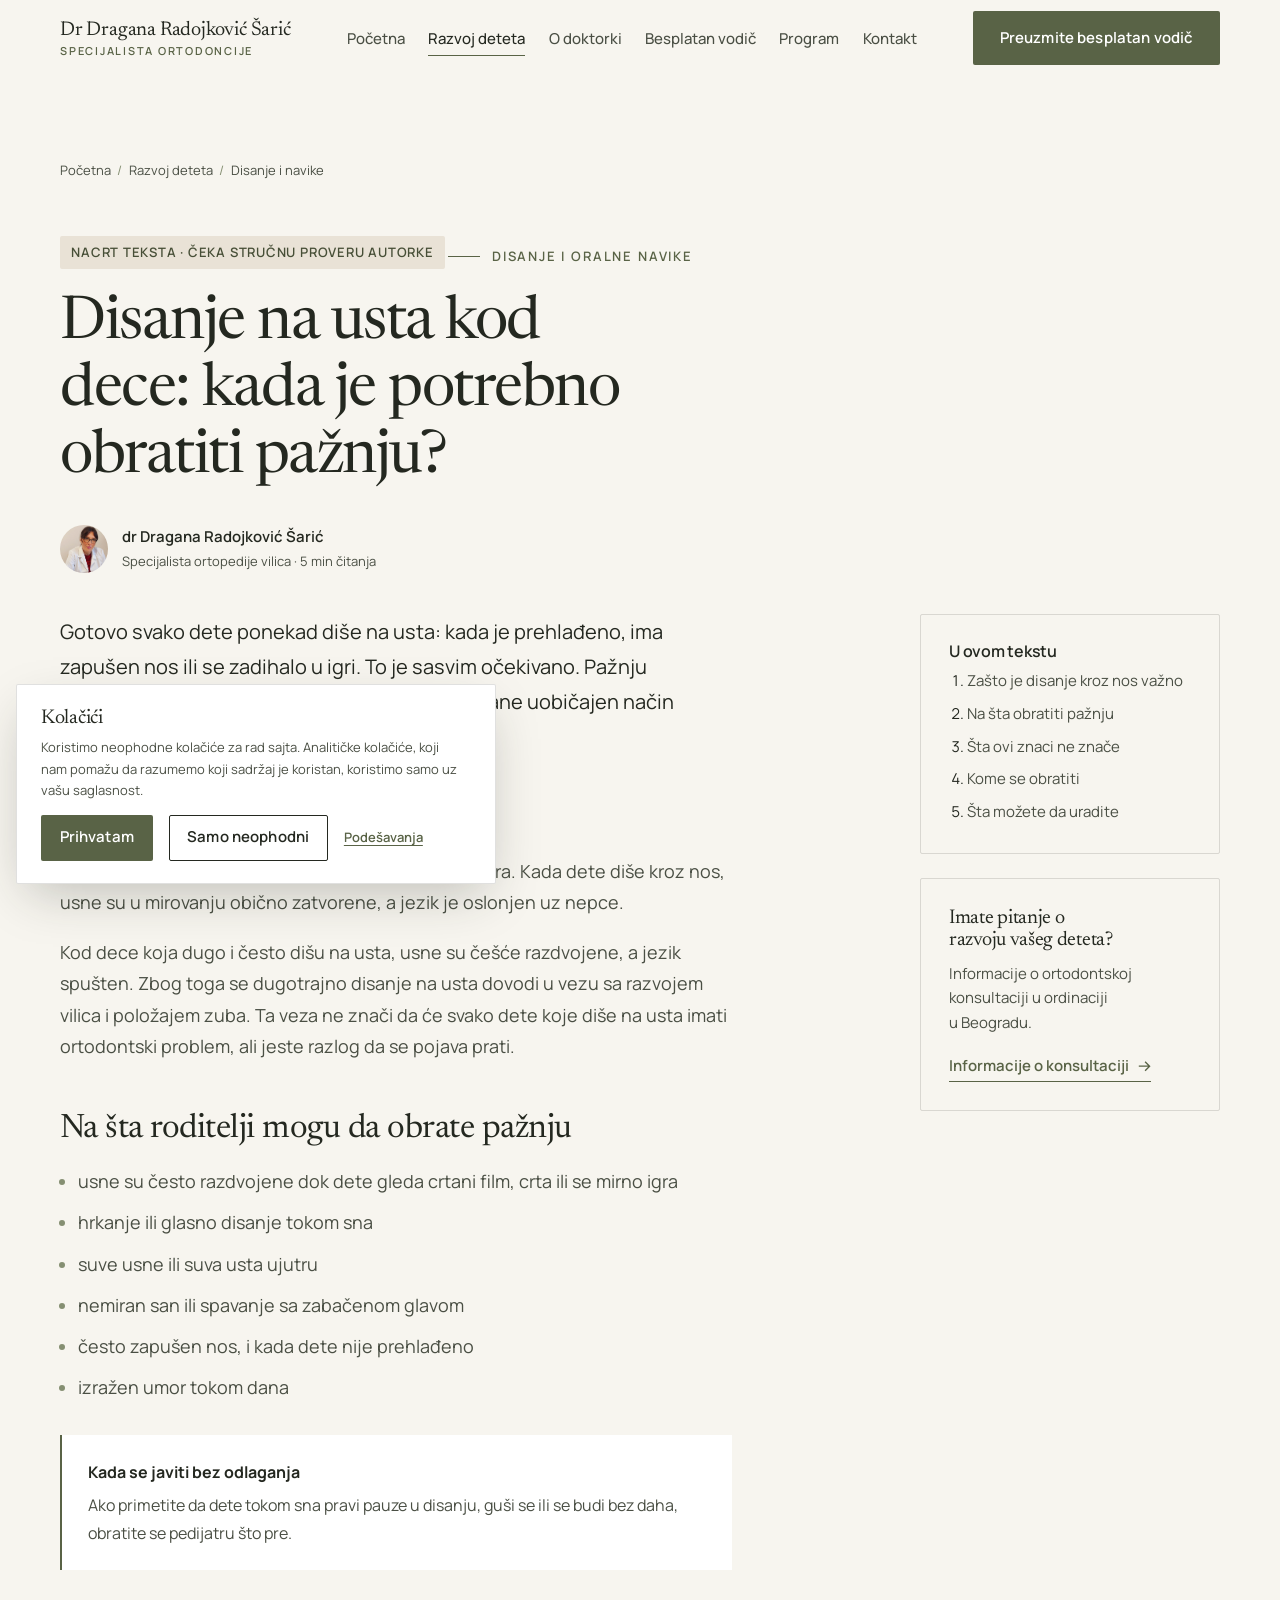
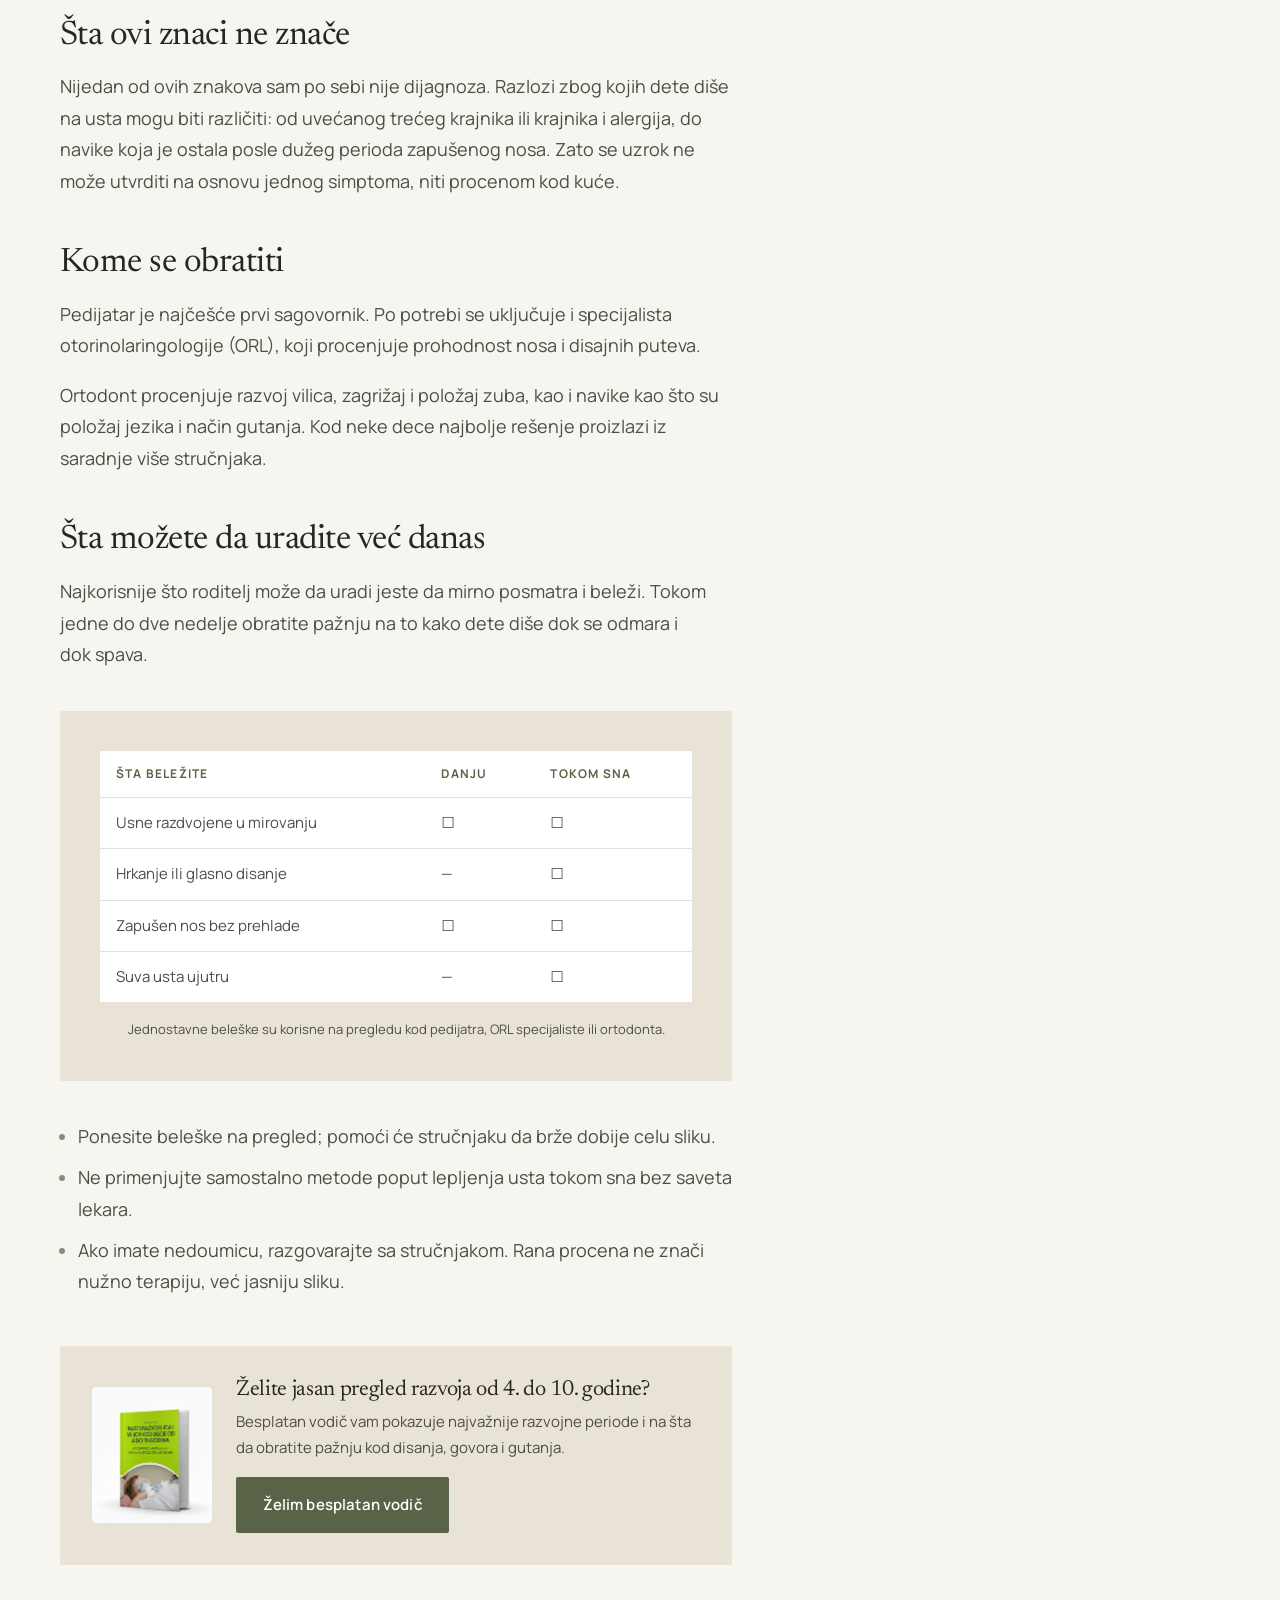
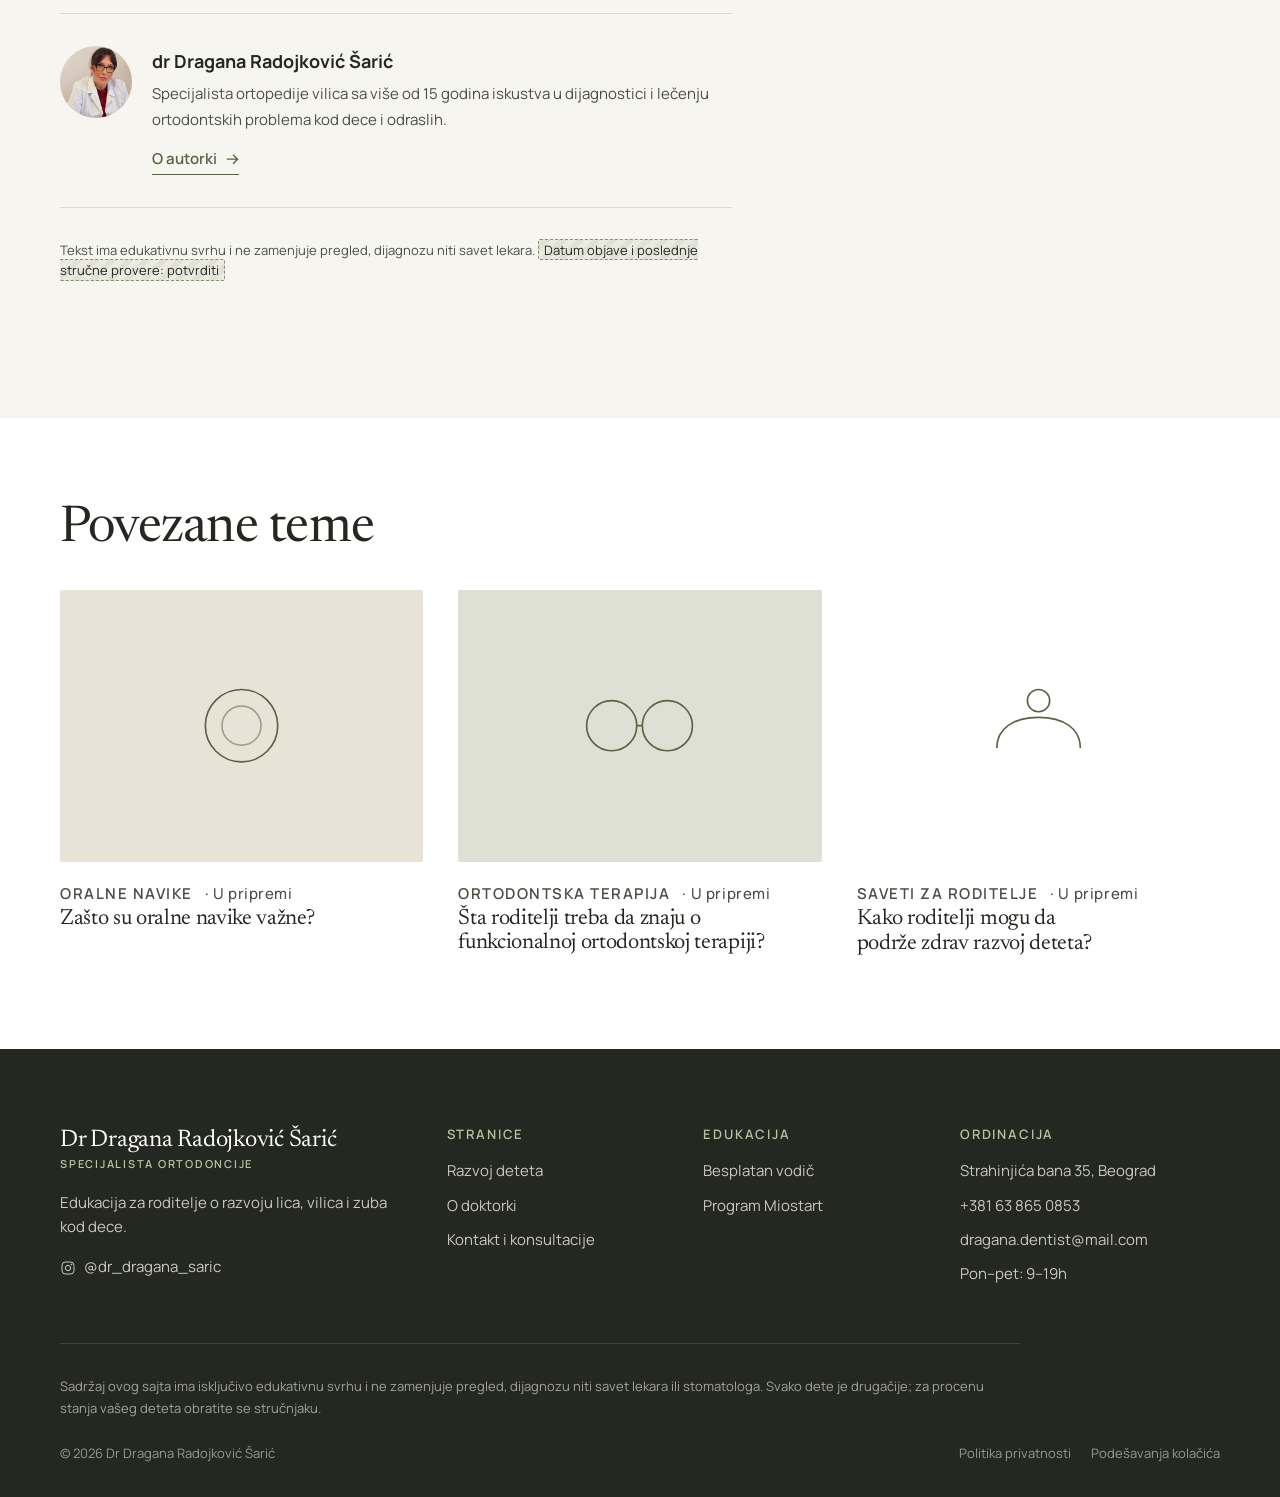
==== clanak-disanje-na-usta.html @ 41e2f014 "Sajt dr Dragane Radojković Šarić: početna, o doktorki, biblioteka, članak, vodič, program, kontakt C" ====
<!doctype html>
<html lang="sr-Latn" class="no-js">
<head>
  <meta charset="utf-8">
  <meta name="viewport" content="width=device-width, initial-scale=1">
  <meta name="robots" content="noindex, nofollow"><!-- ukloniti pri objavi na pravom domenu -->
  <title>Disanje na usta kod dece: kada obratiti pažnju? | Dr Dragana Radojković Šarić</title>
  <meta name="description" content="Kada je disanje na usta kod deteta uobičajeno, a kada je razlog za proveru? Znaci na koje roditelji mogu da obrate pažnju i kome se obratiti.">
  <link rel="canonical" href="https://DOMEN.rs/razvoj-deteta/disanje-na-usta">
  <meta property="og:type" content="article">
  <meta property="og:title" content="Disanje na usta kod dece: kada je potrebno obratiti pažnju?">
  <link rel="preconnect" href="https://fonts.googleapis.com">
  <link rel="preconnect" href="https://fonts.gstatic.com" crossorigin>
  <link href="https://fonts.googleapis.com/css2?family=Manrope:wght@400;500;600;700&family=Newsreader:ital,opsz,wght@0,6..72,300;0,6..72,400;0,6..72,500;1,6..72,300;1,6..72,400&display=swap&subset=latin-ext" rel="stylesheet">
  <link rel="stylesheet" href="css/style.css">
  <script type="application/ld+json">
  {
    "@context": "https://schema.org",
    "@type": "Article",
    "headline": "Disanje na usta kod dece: kada je potrebno obratiti pažnju?",
    "inLanguage": "sr-Latn",
    "author": { "@type": "Person", "name": "dr Dragana Radojković Šarić", "jobTitle": "Specijalista ortopedije vilica" }
  }
  </script>
</head>
<body>
  <a class="skip-link" href="#sadrzaj">Preskoči na sadržaj</a>

  <header class="site-header">
    <div class="container header-inner">
      <a class="brand" href="index.html" aria-label="Dr Dragana Radojković Šarić — početna">
        <span class="brand__name">Dr Dragana Radojković Šarić</span>
        <span class="brand__title">Specijalista ortodoncije</span>
      </a>
      <nav class="nav" aria-label="Glavna navigacija">
        <ul>
          <li><a href="index.html">Početna</a></li>
          <li><a href="razvoj-deteta.html" aria-current="page">Razvoj deteta</a></li>
          <li><a href="o-doktorki.html">O doktorki</a></li>
          <li><a href="vodic.html">Besplatan vodič</a></li>
          <li><a href="program.html">Program</a></li>
          <li><a href="kontakt.html">Kontakt</a></li>
        </ul>
      </nav>
      <a class="btn btn--primary header-cta" href="vodic.html" data-track="guide_cta_click">Preuzmite besplatan vodič</a>
      <button class="menu-toggle" aria-expanded="false" aria-controls="mobile-nav">
        <span class="menu-toggle__label">Meni</span><span class="menu-toggle__bars" aria-hidden="true"></span>
      </button>
    </div>
  </header>
  <div class="mobile-nav" id="mobile-nav" hidden>
    <nav aria-label="Mobilna navigacija">
      <ul>
        <li><a href="index.html">Početna</a></li>
        <li><a href="razvoj-deteta.html" aria-current="page">Razvoj deteta</a></li>
        <li><a href="o-doktorki.html">O doktorki</a></li>
        <li><a href="vodic.html">Besplatan vodič</a></li>
        <li><a href="program.html">Program</a></li>
        <li><a href="kontakt.html">Kontakt</a></li>
      </ul>
    </nav>
    <a class="btn btn--primary btn--block" href="vodic.html" data-track="guide_cta_click">Preuzmite besplatan vodič</a>
  </div>


  <main id="sadrzaj">
    <header class="article-head">
      <div class="container">
        <nav class="breadcrumbs" aria-label="Putanja"><a href="index.html">Početna</a><span>/</span><a href="razvoj-deteta.html">Razvoj deteta</a><span>/</span>Disanje i navike</nav>
        <p class="draft-badge">Nacrt teksta · čeka stručnu proveru autorke</p>
        <p class="eyebrow mt-2">Disanje i oralne navike</p>
        <h1>Disanje na usta kod dece: kada je potrebno obratiti pažnju?</h1>
        <div class="byline">
          <img src="assets/img/dr-dragana-portret-mali.png" width="484" height="550" alt="">
          <div><strong>dr Dragana Radojković Šarić</strong><span>Specijalista ortopedije vilica · 5 min čitanja</span></div>
        </div>
      </div>
    </header>

    <div class="container article-layout" style="padding-bottom:var(--section)">
      <article class="article-body">
        <p>Gotovo svako dete ponekad diše na usta: kada je prehlađeno, ima zapušen nos ili se zadihalo u igri. To je sasvim očekivano. Pažnju zaslužuje situacija u kojoj disanje na usta postane uobičajen način disanja, i danju i tokom sna.</p>

        <h2 id="zasto">Zašto je disanje kroz nos važno</h2>
        <p>Nos je prirodan put za vazduh: zagreva ga, vlaži i filtrira. Kada dete diše kroz nos, usne su u mirovanju obično zatvorene, a jezik je oslonjen uz nepce.</p>
        <p>Kod dece koja dugo i često dišu na usta, usne su češće razdvojene, a jezik spušten. Zbog toga se dugotrajno disanje na usta dovodi u vezu sa razvojem vilica i položajem zuba. Ta veza ne znači da će svako dete koje diše na usta imati ortodontski problem, ali jeste razlog da se pojava prati.</p>

        <h2 id="znaci">Na šta roditelji mogu da obrate pažnju</h2>
        <ul>
          <li>usne su često razdvojene dok dete gleda crtani film, crta ili se mirno igra</li>
          <li>hrkanje ili glasno disanje tokom sna</li>
          <li>suve usne ili suva usta ujutru</li>
          <li>nemiran san ili spavanje sa zabačenom glavom</li>
          <li>često zapušen nos, i kada dete nije prehlađeno</li>
          <li>izražen umor tokom dana</li>
        </ul>
        <div class="callout">
          <strong>Kada se javiti bez odlaganja</strong>
          <p>Ako primetite da dete tokom sna pravi pauze u disanju, guši se ili se budi bez daha, obratite se pedijatru što pre.</p>
        </div>

        <h2 id="ne-znaci">Šta ovi znaci ne znače</h2>
        <p>Nijedan od ovih znakova sam po sebi nije dijagnoza. Razlozi zbog kojih dete diše na usta mogu biti različiti: od uvećanog trećeg krajnika ili krajnika i alergija, do navike koja je ostala posle dužeg perioda zapušenog nosa. Zato se uzrok ne može utvrditi na osnovu jednog simptoma, niti procenom kod kuće.</p>

        <h2 id="kome">Kome se obratiti</h2>
        <p>Pedijatar je najčešće prvi sagovornik. Po potrebi se uključuje i specijalista otorinolaringologije (ORL), koji procenjuje prohodnost nosa i disajnih puteva.</p>
        <p>Ortodont procenjuje razvoj vilica, zagrižaj i položaj zuba, kao i navike kao što su položaj jezika i način gutanja. Kod neke dece najbolje rešenje proizlazi iz saradnje više stručnjaka.</p>

        <h2 id="danas">Šta možete da uradite već danas</h2>
        <p>Najkorisnije što roditelj može da uradi jeste da mirno posmatra i beleži. Tokom jedne do dve nedelje obratite pažnju na to kako dete diše dok se odmara i dok spava.</p>

        <figure class="figure-illustration">
          <table style="width:100%;border-collapse:collapse;font-size:.9375rem;background:var(--white)">
            <caption class="sr-only">Primer beleški o disanju deteta</caption>
            <thead>
              <tr style="text-align:left;font-size:.75rem;letter-spacing:.1em;text-transform:uppercase;color:var(--olive)">
                <th style="padding:.8rem 1rem;border-bottom:1px solid var(--line)">Šta beležite</th>
                <th style="padding:.8rem 1rem;border-bottom:1px solid var(--line)">Danju</th>
                <th style="padding:.8rem 1rem;border-bottom:1px solid var(--line)">Tokom sna</th>
              </tr>
            </thead>
            <tbody style="color:var(--ink-soft)">
              <tr><td style="padding:.75rem 1rem;border-bottom:1px solid var(--line)">Usne razdvojene u mirovanju</td><td style="padding:.75rem 1rem;border-bottom:1px solid var(--line)">☐</td><td style="padding:.75rem 1rem;border-bottom:1px solid var(--line)">☐</td></tr>
              <tr><td style="padding:.75rem 1rem;border-bottom:1px solid var(--line)">Hrkanje ili glasno disanje</td><td style="padding:.75rem 1rem;border-bottom:1px solid var(--line)">—</td><td style="padding:.75rem 1rem;border-bottom:1px solid var(--line)">☐</td></tr>
              <tr><td style="padding:.75rem 1rem;border-bottom:1px solid var(--line)">Zapušen nos bez prehlade</td><td style="padding:.75rem 1rem;border-bottom:1px solid var(--line)">☐</td><td style="padding:.75rem 1rem;border-bottom:1px solid var(--line)">☐</td></tr>
              <tr><td style="padding:.75rem 1rem">Suva usta ujutru</td><td style="padding:.75rem 1rem">—</td><td style="padding:.75rem 1rem">☐</td></tr>
            </tbody>
          </table>
          <figcaption>Jednostavne beleške su korisne na pregledu kod pedijatra, ORL specijaliste ili ortodonta.</figcaption>
        </figure>

        <ul>
          <li>Ponesite beleške na pregled; pomoći će stručnjaku da brže dobije celu sliku.</li>
          <li>Ne primenjujte samostalno metode poput lepljenja usta tokom sna bez saveta lekara.</li>
          <li>Ako imate nedoumicu, razgovarajte sa stručnjakom. Rana procena ne znači nužno terapiju, već jasniju sliku.</li>
        </ul>

        <aside class="inline-cta" aria-label="Besplatan vodič">
          <img src="assets/img/vodic-korica.png" width="966" height="1100" loading="lazy" alt="Korica besplatnog vodiča">
          <div>
            <h3>Želite jasan pregled razvoja od 4. do 10. godine?</h3>
            <p>Besplatan vodič vam pokazuje najvažnije razvojne periode i na šta da obratite pažnju kod disanja, govora i gutanja.</p>
            <a class="btn btn--primary" href="vodic.html" data-track="guide_cta_click">Želim besplatan vodič</a>
          </div>
        </aside>

        <div class="author-box">
          <img src="assets/img/dr-dragana-portret-mali.png" width="484" height="550" alt="dr Dragana Radojković Šarić">
          <div>
            <strong>dr Dragana Radojković Šarić</strong>
            <p>Specijalista ortopedije vilica sa više od 15 godina iskustva u dijagnostici i lečenju ortodontskih problema kod dece i odraslih.</p>
            <a class="link-arrow" href="o-doktorki.html">O autorki <svg viewBox="0 0 16 16" fill="none" stroke="currentColor" stroke-width="1.5" aria-hidden="true"><path d="M2 8h12M9 3l5 5-5 5"/></svg></a>
          </div>
        </div>
        <p class="xsmall muted mt-2">Tekst ima edukativnu svrhu i ne zamenjuje pregled, dijagnozu niti savet lekara. <span class="ph">Datum objave i poslednje stručne provere: potvrditi</span></p>
      </article>

      <aside class="article-aside">
        <nav class="aside-card aside-card--quiet toc" aria-label="Sadržaj članka">
          <h3 style="font-size:1rem;font-family:var(--sans);font-weight:600">U ovom tekstu</h3>
          <ol>
            <li><a href="#zasto">Zašto je disanje kroz nos važno</a></li>
            <li><a href="#znaci">Na šta obratiti pažnju</a></li>
            <li><a href="#ne-znaci">Šta ovi znaci ne znače</a></li>
            <li><a href="#kome">Kome se obratiti</a></li>
            <li><a href="#danas">Šta možete da uradite</a></li>
          </ol>
        </nav>
        <div class="aside-card aside-card--quiet">
          <h3>Imate pitanje o razvoju vašeg deteta?</h3>
          <p>Informacije o ortodontskoj konsultaciji u ordinaciji u Beogradu.</p>
          <a class="link-arrow" href="kontakt.html" data-track="consultation_cta_click">Informacije o konsultaciji <svg viewBox="0 0 16 16" fill="none" stroke="currentColor" stroke-width="1.5" aria-hidden="true"><path d="M2 8h12M9 3l5 5-5 5"/></svg></a>
        </div>
      </aside>
    </div>

    <!-- Povezani članci -->
    <section class="section section--white section--tight">
      <div class="container">
        <h2 style="font-size:clamp(1.75rem,1.4rem+1.2vw,2.5rem)">Povezane teme</h2>
        <div class="articles mt-2" style="grid-template-columns:repeat(auto-fill,minmax(min(100%,300px),1fr))">
          <div class="article-card" aria-disabled="true">
            <div class="article-card__media" aria-hidden="true"><svg viewBox="0 0 120 80" fill="none" stroke="currentColor" stroke-width="1.2"><circle cx="60" cy="40" r="26"/><circle cx="60" cy="40" r="14" opacity=".5"/></svg></div>
            <p class="article-card__meta">Oralne navike <span class="status">· U pripremi</span></p>
            <h3>Zašto su oralne navike važne?</h3>
          </div>
          <div class="article-card" aria-disabled="true">
            <div class="article-card__media article-card__media--sage" aria-hidden="true"><svg viewBox="0 0 120 80" fill="none" stroke="currentColor" stroke-width="1.2"><circle cx="40" cy="40" r="18"/><circle cx="80" cy="40" r="18"/><path d="M58 40h4"/></svg></div>
            <p class="article-card__meta">Ortodontska terapija <span class="status">· U pripremi</span></p>
            <h3>Šta roditelji treba da znaju o funkcionalnoj ortodontskoj terapiji?</h3>
          </div>
          <div class="article-card" aria-disabled="true">
            <div class="article-card__media article-card__media--ivory" aria-hidden="true"><svg viewBox="0 0 120 80" fill="none" stroke="currentColor" stroke-width="1.2"><path d="M30 56c0-14 12-22 30-22s30 8 30 22"/><circle cx="60" cy="22" r="8"/></svg></div>
            <p class="article-card__meta">Saveti za roditelje <span class="status">· U pripremi</span></p>
            <h3>Kako roditelji mogu da podrže zdrav razvoj deteta?</h3>
          </div>
        </div>
      </div>
    </section>
  </main>

  <footer class="site-footer">
    <div class="container">
      <div class="footer-grid">
        <div class="footer-brand">
          <a class="brand" href="index.html"><span class="brand__name">Dr Dragana Radojković Šarić</span><span class="brand__title">Specijalista ortodoncije</span></a>
          <p>Edukacija za roditelje o razvoju lica, vilica i zuba kod dece.</p>
          <a class="ig-link" href="https://www.instagram.com/dr_dragana_saric/" target="_blank" rel="noopener">
            <svg viewBox="0 0 24 24" fill="none" stroke="currentColor" stroke-width="1.5" aria-hidden="true"><rect x="3" y="3" width="18" height="18" rx="5"/><circle cx="12" cy="12" r="4"/><circle cx="17.3" cy="6.7" r=".6" fill="currentColor"/></svg>@dr_dragana_saric</a>
        </div>
        <div>
          <h4>Stranice</h4>
          <ul>
            <li><a href="razvoj-deteta.html">Razvoj deteta</a></li>
            <li><a href="o-doktorki.html">O doktorki</a></li>
            <li><a href="kontakt.html">Kontakt i konsultacije</a></li>
          </ul>
        </div>
        <div>
          <h4>Edukacija</h4>
          <ul>
            <li><a href="vodic.html">Besplatan vodič</a></li>
            <li><a href="program.html">Program Miostart</a></li>
          </ul>
        </div>
        <div>
          <h4>Ordinacija</h4>
          <address>
            <span>Strahinjića bana 35, Beograd</span>
            <a href="tel:+381638650853">+381 63 865 0853</a>
            <a href="mailto:dragana.dentist@mail.com">dragana.dentist@mail.com</a>
            <span>Pon–pet: 9–19h</span>
          </address>
        </div>
      </div>
      <p class="footer-disclaimer">Sadržaj ovog sajta ima isključivo edukativnu svrhu i ne zamenjuje pregled, dijagnozu niti savet lekara ili stomatologa. Svako dete je drugačije; za procenu stanja vašeg deteta obratite se stručnjaku.</p>
      <div class="footer-bottom">
        <span>© <span data-year>2026</span> Dr Dragana Radojković Šarić</span>
        <nav aria-label="Pravne informacije">
          <a href="politika-privatnosti.html">Politika privatnosti</a>
          <button type="button" data-open-cookies>Podešavanja kolačića</button>
        </nav>
      </div>
    </div>
  </footer>


  <div class="cookie" data-cookie role="dialog" aria-labelledby="cookie-naslov" hidden>
    <h2 id="cookie-naslov">Kolačići</h2>
    <p>Koristimo neophodne kolačiće za rad sajta. Analitičke kolačiće, koji nam pomažu da razumemo koji sadržaj je koristan, koristimo samo uz vašu saglasnost.</p>
    <div class="cookie__options" data-cookie-options hidden>
      <label><input type="checkbox" checked disabled><span>Neophodni<small>Potrebni za osnovni rad sajta.</small></span></label>
      <label><input type="checkbox" data-cookie-analytics><span>Analitički<small>Anonimna statistika poseta.</small></span></label>
      <button class="btn btn--ghost" type="button" data-cookie-action="save">Sačuvaj izbor</button>
    </div>
    <div class="btn-row">
      <button class="btn btn--primary" type="button" data-cookie-action="accept">Prihvatam</button>
      <button class="btn btn--ghost" type="button" data-cookie-action="reject">Samo neophodni</button>
      <button class="text-btn" type="button" data-cookie-action="customize">Podešavanja</button>
    </div>
  </div>


  <script src="js/main.js" defer></script>
</body>
</html>
---- css/style.css ----
/* =========================================================
   Dr Dragana Radojković Šarić — dizajn sistem
   ========================================================= */

:root {
  /* Paleta */
  --ivory: #F7F5EF;
  --white: #FFFFFF;
  --ink: #242820;
  --ink-soft: #4A4F44;
  --sage: #858F72;
  --olive: #596346;
  --olive-dark: #474F37;
  --beige: #E9E2D6;
  --beige-deep: #DCD3C3;
  --line: rgba(36, 40, 32, .14);
  --error: #9A3B2E;

  /* Tipografija */
  --serif: "Newsreader", Georgia, "Times New Roman", serif;
  --sans: "Manrope", system-ui, -apple-system, "Segoe UI", sans-serif;

  --fs-xs: .8125rem;
  --fs-sm: .9375rem;
  --fs-base: 1.0625rem;
  --fs-lg: 1.25rem;
  --fs-h3: clamp(1.375rem, 1.1rem + .9vw, 1.75rem);
  --fs-h2: clamp(2rem, 1.4rem + 2.2vw, 3.25rem);
  --fs-h1: clamp(2.5rem, 1.6rem + 3.6vw, 4.5rem);

  /* Razmaci */
  --gutter: clamp(1rem, .5rem + 2.5vw, 2.5rem);
  --section: clamp(4.5rem, 3rem + 6vw, 9rem);
  --max: 1240px;
  --measure: 38rem;

  --radius: 2px;
  --ease: cubic-bezier(.2, .7, .2, 1);
}

*, *::before, *::after { box-sizing: border-box; }

html { -webkit-text-size-adjust: 100%; scroll-behavior: smooth; }
@media (prefers-reduced-motion: reduce) {
  html { scroll-behavior: auto; }
  *, *::before, *::after { transition-duration: 0s !important; animation-duration: 0s !important; }
}

body {
  margin: 0;
  background: var(--ivory);
  color: var(--ink);
  font-family: var(--sans);
  font-size: var(--fs-base);
  line-height: 1.65;
  -webkit-font-smoothing: antialiased;
  text-rendering: optimizeLegibility;
}

img { max-width: 100%; height: auto; display: block; }
a { color: inherit; }
button, input, textarea, select { font: inherit; color: inherit; }

h1, h2, h3, h4 {
  font-family: var(--serif);
  font-weight: 400;
  line-height: 1.12;
  letter-spacing: -.015em;
  margin: 0 0 .5em;
  text-wrap: balance;
}
h1 { font-size: var(--fs-h1); letter-spacing: -.025em; }
h2 { font-size: var(--fs-h2); }
h3 { font-size: var(--fs-h3); }
h1 em, h2 em { font-style: italic; color: var(--olive); }
p { margin: 0 0 1em; text-wrap: pretty; }

:focus-visible { outline: 2px solid var(--olive); outline-offset: 3px; }

.skip-link {
  position: absolute; left: 1rem; top: -4rem; z-index: 100;
  background: var(--ink); color: var(--white); padding: .75rem 1rem; text-decoration: none;
}
.skip-link:focus { top: 1rem; }

.sr-only {
  position: absolute; width: 1px; height: 1px; padding: 0; margin: -1px;
  overflow: hidden; clip: rect(0 0 0 0); white-space: nowrap; border: 0;
}

/* ---------- Layout ---------- */
.container { width: 100%; max-width: var(--max); margin-inline: auto; padding-inline: var(--gutter); }
.container--narrow { max-width: 820px; }
.section { padding-block: var(--section); }
.section--tight { padding-block: clamp(3rem, 2rem + 4vw, 5.5rem); }
.section--white { background: var(--white); }
.section--beige { background: var(--beige); }
.section--ink { background: var(--ink); color: var(--ivory); }
.section--ink h2, .section--ink h3 { color: var(--white); }

.eyebrow {
  display: inline-flex; align-items: center; gap: .75rem;
  font-size: var(--fs-xs); font-weight: 600; letter-spacing: .14em; text-transform: uppercase;
  color: var(--olive); margin-bottom: 1.5rem;
}
.eyebrow::before { content: ""; width: 2rem; height: 1px; background: currentColor; }
.section--ink .eyebrow { color: #B9C2A4; }

.lead { font-size: var(--fs-lg); line-height: 1.6; color: var(--ink-soft); max-width: var(--measure); }
.muted { color: var(--ink-soft); }
.small { font-size: var(--fs-sm); }
.xsmall { font-size: var(--fs-xs); line-height: 1.55; }

.section-head { max-width: 46rem; margin-bottom: clamp(2.5rem, 2rem + 2vw, 4rem); }
.section-head--split {
  max-width: none; display: grid; gap: 1.5rem; align-items: end;
}
@media (min-width: 900px) { .section-head--split { grid-template-columns: 1.2fr 1fr; gap: 4rem; } }

/* ---------- Dugmad ---------- */
.btn {
  display: inline-flex; align-items: center; justify-content: center; gap: .6rem;
  min-height: 3.25rem; padding: .85rem 1.6rem;
  font-family: var(--sans); font-size: var(--fs-sm); font-weight: 600; letter-spacing: .01em;
  text-decoration: none; border: 1px solid transparent; border-radius: var(--radius);
  cursor: pointer; transition: background .25s var(--ease), color .25s var(--ease), border-color .25s var(--ease), transform .25s var(--ease);
}
.btn svg { width: 1rem; height: 1rem; flex: none; transition: transform .25s var(--ease); }
.btn:hover svg { transform: translateX(3px); }
.btn--primary { background: var(--olive); color: var(--white); }
.btn--primary:hover { background: var(--olive-dark); }
.btn--ghost { border-color: var(--ink); color: var(--ink); background: transparent; }
.btn--ghost:hover { background: var(--ink); color: var(--white); }
.btn--light { background: var(--ivory); color: var(--ink); }
.btn--light:hover { background: var(--white); }
.btn--outline-light { border-color: rgba(247,245,239,.5); color: var(--ivory); }
.btn--outline-light:hover { background: var(--ivory); color: var(--ink); }
.btn--block { width: 100%; }
.btn[disabled] { opacity: .6; cursor: progress; }

.btn-row { display: flex; flex-wrap: wrap; gap: .75rem 1rem; align-items: center; }

.link-arrow {
  display: inline-flex; align-items: center; gap: .5rem;
  font-size: var(--fs-sm); font-weight: 600; color: var(--olive);
  text-decoration: none; border-bottom: 1px solid currentColor; padding-bottom: 2px;
}
.link-arrow svg { width: .9rem; height: .9rem; transition: transform .25s var(--ease); }
.link-arrow:hover svg { transform: translateX(3px); }

/* ---------- Oznake za neverifikovan sadržaj ---------- */
.ph {
  background: repeating-linear-gradient(-45deg, rgba(133,143,114,.10) 0 6px, rgba(133,143,114,.20) 6px 12px);
  border: 1px dashed var(--sage); border-radius: var(--radius);
  padding: .05em .4em; color: var(--ink); font-style: normal;
}
.ph-block {
  display: block; padding: 1rem 1.25rem; margin: 1rem 0;
  border: 1px dashed var(--sage); border-radius: var(--radius);
  background: rgba(133,143,114,.08); font-size: var(--fs-sm); color: var(--ink-soft);
}
.ph-block strong { color: var(--ink); }

.draft-badge {
  display: inline-block; font-size: var(--fs-xs); font-weight: 600; letter-spacing: .06em;
  text-transform: uppercase; color: var(--olive-dark); background: var(--beige);
  padding: .35rem .7rem; border-radius: var(--radius);
}

/* ---------- Header ---------- */
.site-header {
  position: sticky; top: 0; z-index: 50;
  background: rgba(247,245,239,.92); backdrop-filter: saturate(140%) blur(10px);
  -webkit-backdrop-filter: saturate(140%) blur(10px);
  border-bottom: 1px solid transparent; transition: border-color .3s;
}
.site-header.is-scrolled { border-bottom-color: var(--line); }
.header-inner { display: flex; align-items: center; justify-content: space-between; gap: 1.5rem; min-height: 4.75rem; }

.brand { text-decoration: none; display: flex; flex-direction: column; line-height: 1.15; }
.brand__name { font-family: var(--serif); font-size: 1.25rem; letter-spacing: -.01em; }
.brand__title { font-size: .6875rem; font-weight: 600; letter-spacing: .16em; text-transform: uppercase; color: var(--olive); margin-top: .2rem; }

.nav { display: none; }
.nav ul { list-style: none; margin: 0; padding: 0; display: flex; gap: clamp(1rem, .5rem + 1.2vw, 2rem); }
.nav a {
  font-size: var(--fs-sm); font-weight: 500; text-decoration: none; color: var(--ink-soft);
  padding-block: .4rem; border-bottom: 1px solid transparent; transition: color .2s, border-color .2s;
}
.nav a:hover, .nav a[aria-current="page"] { color: var(--ink); border-bottom-color: var(--olive); }
.header-cta { display: none; }

.menu-toggle {
  display: inline-flex; align-items: center; gap: .6rem; background: none; border: 0;
  padding: .6rem 0 .6rem .6rem; cursor: pointer; font-size: var(--fs-sm); font-weight: 600;
}
.menu-toggle__bars { width: 22px; height: 12px; position: relative; }
.menu-toggle__bars::before, .menu-toggle__bars::after {
  content: ""; position: absolute; left: 0; right: 0; height: 1.5px; background: var(--ink);
  transition: transform .3s var(--ease), top .3s var(--ease);
}
.menu-toggle__bars::before { top: 2px; }
.menu-toggle__bars::after { top: 9px; }
.menu-toggle[aria-expanded="true"] .menu-toggle__bars::before { top: 5.5px; transform: rotate(45deg); }
.menu-toggle[aria-expanded="true"] .menu-toggle__bars::after { top: 5.5px; transform: rotate(-45deg); }

.mobile-nav {
  position: fixed; inset: 4.75rem 0 0 0; z-index: 49; background: var(--ivory);
  padding: 2rem var(--gutter) 2.5rem; display: flex; flex-direction: column; justify-content: space-between;
  overflow-y: auto;
}
.mobile-nav[hidden] { display: none; }
.mobile-nav ul { list-style: none; margin: 0; padding: 0; }
.mobile-nav li { border-bottom: 1px solid var(--line); }
.mobile-nav a:not(.btn) { display: block; padding: 1.1rem 0; font-family: var(--serif); font-size: 1.75rem; text-decoration: none; }
.mobile-nav .btn { margin-top: 2rem; }
body.menu-open { overflow: hidden; }

@media (min-width: 1080px) {
  .nav, .header-cta { display: block; }
  .menu-toggle, .mobile-nav { display: none !important; }
}

/* Header za landing stranicu (bez navigacije) */
.site-header--minimal .header-inner { min-height: 4.25rem; }

/* ---------- Hero ---------- */
.hero { padding-block: clamp(2.5rem, 1.5rem + 4vw, 6rem) clamp(4rem, 3rem + 4vw, 7rem); }
.hero__grid { display: grid; gap: clamp(2.5rem, 2rem + 3vw, 5rem); align-items: center; }
@media (min-width: 900px) { .hero__grid { grid-template-columns: 1.08fr .92fr; } }
.hero__credibility {
  font-size: var(--fs-xs); font-weight: 600; letter-spacing: .14em; text-transform: uppercase;
  color: var(--olive); margin-bottom: 1.75rem; display: flex; align-items: center; gap: .75rem;
}
.hero__credibility::before { content: ""; width: 2rem; height: 1px; background: currentColor; }
.hero h1 { margin-bottom: 1.75rem; }
.hero .lead { margin-bottom: 2.5rem; }
.hero__note { margin-top: 1.25rem; font-size: var(--fs-xs); color: var(--ink-soft); }

.portrait {
  position: relative; margin: 0;
}
.portrait__frame {
  position: relative; overflow: hidden; aspect-ratio: 4 / 5; background: var(--beige);
  border-radius: var(--radius);
}
.portrait__frame img {
  width: 100%; height: 100%; object-fit: cover; object-position: 50% 20%;
  transform: scale(1.04); /* skriva zaobljene ivice originalne fotografije */
}
.portrait::before {
  content: ""; position: absolute; inset: 1.5rem -1.5rem -1.5rem 1.5rem;
  border: 1px solid var(--sage); z-index: -1; border-radius: var(--radius);
}
@media (max-width: 899px) { .portrait::before { inset: 1rem -.75rem -1rem .75rem; } }
.portrait__caption {
  position: absolute; left: -1px; bottom: 1.5rem; background: var(--ivory);
  padding: .9rem 1.2rem; max-width: 80%;
}
.portrait__caption strong { display: block; font-family: var(--serif); font-weight: 400; font-size: 1.125rem; line-height: 1.25; }
.portrait__caption span { font-size: var(--fs-xs); color: var(--ink-soft); }

/* ---------- Teme (navike) ---------- */
.topics { display: grid; gap: 0; border-top: 1px solid var(--line); }
@media (min-width: 700px) { .topics { grid-template-columns: repeat(2, 1fr); } }
@media (min-width: 1080px) { .topics { grid-template-columns: repeat(4, 1fr); } }
.topic {
  padding: 2rem 0 2.25rem; border-bottom: 1px solid var(--line);
  display: flex; flex-direction: column;
}
@media (min-width: 700px) {
  .topic { padding: 2.25rem 2rem 2.5rem 0; }
  .topic + .topic { padding-left: 2rem; border-left: 1px solid var(--line); }
  .topics .topic:nth-child(3) { border-left: 0; padding-left: 0; }
}
@media (min-width: 1080px) {
  .topics .topic:nth-child(3) { border-left: 1px solid var(--line); padding-left: 2rem; }
  .topic { border-bottom: 0; }
}
.topic__num { font-family: var(--serif); font-style: italic; color: var(--sage); font-size: 1.125rem; margin-bottom: 1.5rem; }
.topic__label { font-size: var(--fs-xs); font-weight: 600; letter-spacing: .12em; text-transform: uppercase; color: var(--olive); margin-bottom: .75rem; }
.topic h3 { font-size: 1.5rem; margin-bottom: .9rem; }
.topic p { font-size: var(--fs-sm); color: var(--ink-soft); flex: 1; }
.topic .link-arrow { align-self: flex-start; margin-top: .5rem; }

.disclaimer-inline {
  display: flex; gap: .9rem; align-items: flex-start; margin-top: 2.5rem; padding-top: 1.5rem;
  font-size: var(--fs-sm); color: var(--ink-soft); max-width: 48rem;
}
.disclaimer-inline svg { width: 1.25rem; height: 1.25rem; flex: none; color: var(--olive); margin-top: .15rem; }

/* ---------- Filozofija ---------- */
.philosophy { display: grid; gap: clamp(2.5rem, 2rem + 3vw, 6rem); align-items: center; }
@media (min-width: 900px) { .philosophy { grid-template-columns: 1fr 1fr; } }
.philosophy__visual { background: var(--ivory); aspect-ratio: 1; display: grid; place-items: center; padding: 8%; border-radius: var(--radius); }
.philosophy__visual svg { width: 100%; height: auto; }
.pillars { list-style: none; margin: 2rem 0 0; padding: 0; }
.pillars li { display: grid; grid-template-columns: 2.5rem 1fr; gap: .5rem; padding: 1.1rem 0; border-top: 1px solid var(--line); }
.pillars li:last-child { border-bottom: 1px solid var(--line); }
.pillars b { font-family: var(--serif); font-style: italic; font-weight: 400; color: var(--olive); }
.pillars strong { font-weight: 600; display: block; }
.pillars span { color: var(--ink-soft); font-size: var(--fs-sm); }

/* ---------- Vodič (lead magnet) ---------- */
.guide {
  display: grid; gap: clamp(2rem, 1.5rem + 3vw, 5rem); align-items: center;
}
@media (min-width: 960px) { .guide { grid-template-columns: .9fr 1.1fr; } }
.guide__cover { position: relative; margin: 0; }
.guide__cover-bg {
  background: var(--white); aspect-ratio: 1 / 1.05; display: grid; place-items: center;
  border-radius: var(--radius); overflow: hidden;
}
.guide__cover-bg img { width: 92%; height: 92%; object-fit: contain; }
.guide__tag {
  position: absolute; top: 1.25rem; left: 1.25rem; background: var(--olive); color: var(--white);
  font-size: var(--fs-xs); font-weight: 600; letter-spacing: .1em; text-transform: uppercase;
  padding: .45rem .8rem; border-radius: var(--radius);
}
.guide__meta { font-size: var(--fs-xs); color: var(--ink-soft); margin-top: .9rem; }
.checklist { list-style: none; padding: 0; margin: 1.5rem 0 2rem; display: grid; gap: .8rem; }
.checklist li { display: grid; grid-template-columns: 1.5rem 1fr; gap: .6rem; font-size: var(--fs-sm); }
.checklist svg { width: 1.1rem; height: 1.1rem; color: var(--olive); margin-top: .25rem; }
.section--ink .checklist svg { color: #B9C2A4; }

/* ---------- Forme ---------- */
.form { display: grid; gap: 1rem; }
.form__row { display: grid; gap: 1rem; }
@media (min-width: 600px) { .form__row--2 { grid-template-columns: 1fr 1fr; } }
.field { display: grid; gap: .4rem; }
.field label { font-size: var(--fs-sm); font-weight: 600; }
.field .opt { font-weight: 400; color: var(--ink-soft); }
.field input, .field textarea, .field select {
  width: 100%; min-height: 3.25rem; padding: .8rem 1rem; background: var(--white);
  border: 1px solid var(--beige-deep); border-radius: var(--radius); transition: border-color .2s, box-shadow .2s;
}
.field textarea { min-height: 8rem; resize: vertical; }
.field input:hover, .field textarea:hover { border-color: var(--sage); }
.field input:focus, .field textarea:focus { outline: none; border-color: var(--olive); box-shadow: 0 0 0 3px rgba(89,99,70,.18); }
.field.has-error input, .field.has-error textarea { border-color: var(--error); }
.field__error { font-size: var(--fs-xs); color: var(--error); display: none; }
.field.has-error .field__error { display: block; }
.field__hint { font-size: var(--fs-xs); color: var(--ink-soft); }

.consent { display: grid; grid-template-columns: 1.25rem 1fr; gap: .75rem; font-size: var(--fs-xs); line-height: 1.55; color: var(--ink-soft); }
.consent input { width: 1.125rem; height: 1.125rem; margin: .1rem 0 0; accent-color: var(--olive); }
.consent.has-error { color: var(--error); }
.consent a { color: var(--ink); }

.form-card { background: var(--white); padding: clamp(1.5rem, 1rem + 2vw, 2.5rem); border-radius: var(--radius); color: var(--ink); }
.form-card h3, .section--ink .form-card h3 { margin-bottom: .4rem; color: var(--ink); }
.form-card .privacy { font-size: var(--fs-xs); color: var(--ink-soft); margin: .25rem 0 0; display: flex; gap: .5rem; align-items: flex-start; }
.form-card .privacy svg { width: .9rem; height: .9rem; flex: none; margin-top: .2rem; color: var(--olive); }

.form-status { display: none; padding: 1rem 1.15rem; border-radius: var(--radius); font-size: var(--fs-sm); }
.form-status.is-visible { display: block; }
.form-status--error { background: #F6E9E5; color: var(--error); border: 1px solid #E5C6BE; }
.form-status--info { background: var(--ivory); color: var(--ink-soft); border: 1px dashed var(--sage); }

.form-success { text-align: left; }
.form-success[hidden] { display: none; }
.form-success__icon { width: 3rem; height: 3rem; border-radius: 50%; background: var(--beige); display: grid; place-items: center; color: var(--olive); margin-bottom: 1.25rem; }
.form-success__icon svg { width: 1.4rem; height: 1.4rem; }

/* ---------- O doktorki (sekcija) ---------- */
.about { display: grid; gap: clamp(2.5rem, 2rem + 3vw, 6rem); align-items: center; }
@media (min-width: 900px) { .about { grid-template-columns: .85fr 1.15fr; } }
.facts { display: grid; grid-template-columns: repeat(2, 1fr); gap: 0; margin: 2.25rem 0; border-top: 1px solid var(--line); }
.fact { padding: 1.25rem 1rem 1.25rem 0; border-bottom: 1px solid var(--line); }
.fact:nth-child(even) { padding-left: 1rem; border-left: 1px solid var(--line); }
.fact__value { font-family: var(--serif); font-size: clamp(1.75rem, 1.4rem + 1.2vw, 2.5rem); line-height: 1.1; display: block; }
.fact__label { font-size: var(--fs-sm); color: var(--ink-soft); }
.quote {
  font-family: var(--serif); font-style: italic; font-size: clamp(1.25rem, 1.1rem + .6vw, 1.6rem);
  line-height: 1.4; margin: 0 0 2rem; padding-left: 1.5rem; border-left: 2px solid var(--sage); color: var(--ink);
}
.quote cite { display: block; margin-top: .75rem; font-family: var(--sans); font-style: normal; font-size: var(--fs-xs); color: var(--ink-soft); letter-spacing: .04em; }

/* ---------- Program ---------- */
.program { display: grid; gap: clamp(2rem, 1.5rem + 3vw, 5rem); align-items: center; }
@media (min-width: 960px) { .program { grid-template-columns: 1.1fr .9fr; } }
.program__visual { margin: 0; border-radius: var(--radius); overflow: hidden; background: #ECEBEA; aspect-ratio: 972 / 1200; max-height: 640px; }
.program__visual img { width: 100%; height: 100%; object-fit: cover; transform: scale(1.03); }
.program__specs { display: grid; grid-template-columns: repeat(3, 1fr); border-block: 1px solid rgba(247,245,239,.2); margin: 2rem 0; }
.program__specs div { padding: 1.1rem .75rem 1.1rem 0; }
.program__specs div + div { padding-left: .9rem; border-left: 1px solid rgba(247,245,239,.2); }
.program__specs dt { font-size: var(--fs-xs); letter-spacing: .1em; text-transform: uppercase; color: #B9C2A4; margin-bottom: .3rem; }
.program__specs dd { margin: 0; font-family: var(--serif); font-size: 1.25rem; line-height: 1.2; color: var(--white); }
.price-line { display: flex; align-items: baseline; gap: .75rem; margin-bottom: 1.5rem; }
.price-line__value { font-family: var(--serif); font-size: 2.75rem; line-height: 1; color: var(--white); }
.price-line__note { font-size: var(--fs-sm); color: rgba(247,245,239,.75); }
.clinical-note {
  font-size: var(--fs-xs); line-height: 1.6; color: rgba(247,245,239,.7);
  margin-top: 1.75rem; padding-top: 1.25rem; border-top: 1px solid rgba(247,245,239,.15); max-width: 34rem;
}

/* ---------- Članci ---------- */
.articles { display: grid; gap: clamp(1.5rem, 1rem + 1.5vw, 2.5rem); }
@media (min-width: 700px) { .articles { grid-template-columns: repeat(2, 1fr); } }
@media (min-width: 1080px) { .articles--home { grid-template-columns: 1.4fr 1fr 1fr; } }
.article-card { display: flex; flex-direction: column; text-decoration: none; color: inherit; }
.article-card__media {
  aspect-ratio: 4 / 3; background: var(--beige); border-radius: var(--radius); overflow: hidden;
  display: grid; place-items: center; margin-bottom: 1.25rem; position: relative;
}
.article-card__media svg { width: 46%; height: auto; color: var(--olive); transition: transform .6s var(--ease); }
.article-card:hover .article-card__media svg { transform: scale(1.05); }
.article-card__media--sage { background: #DDE0D3; }
.article-card__media--ivory { background: var(--white); }
.article-card__media--olive { background: var(--olive); }
.article-card__media--olive svg { color: var(--beige); }
.article-card__meta { display: flex; gap: .75rem; align-items: center; font-size: var(--fs-xs); font-weight: 600; letter-spacing: .1em; text-transform: uppercase; color: var(--olive); margin-bottom: .6rem; }
.article-card__meta .status { color: var(--ink-soft); font-weight: 500; letter-spacing: .04em; text-transform: none; }
.article-card h3 { font-size: 1.375rem; margin-bottom: .6rem; transition: color .2s; }
.article-card:hover h3 { color: var(--olive); }
.article-card p { font-size: var(--fs-sm); color: var(--ink-soft); margin: 0; }
.article-card--feature h3 { font-size: clamp(1.5rem, 1.2rem + 1vw, 2rem); }
@media (min-width: 1080px) { .articles--home .article-card--feature .article-card__media { aspect-ratio: 4 / 3.2; } }
.article-card[aria-disabled="true"] { cursor: default; }
.article-card[aria-disabled="true"]:hover h3 { color: inherit; }

/* Filter kategorija */
.filters { display: flex; flex-wrap: wrap; gap: .5rem; margin-bottom: 3rem; }
.filter {
  background: transparent; border: 1px solid var(--line); border-radius: 999px;
  padding: .55rem 1.1rem; font-size: var(--fs-sm); cursor: pointer; transition: all .2s;
}
.filter:hover { border-color: var(--olive); }
.filter[aria-pressed="true"] { background: var(--ink); color: var(--white); border-color: var(--ink); }
.article-card.is-hidden { display: none; }

/* ---------- Konsultacije CTA ---------- */
.consult { display: grid; gap: 2rem; align-items: end; }
@media (min-width: 900px) { .consult { grid-template-columns: 1.4fr 1fr; gap: 5rem; } }
.consult h2 { margin-bottom: 1rem; }
.consult__aside { font-size: var(--fs-sm); color: var(--ink-soft); }
.consult__aside .btn { margin-bottom: 1.25rem; }

/* ---------- Footer ---------- */
.site-footer { background: var(--ink); color: rgba(247,245,239,.78); padding-block: clamp(3.5rem, 2.5rem + 3vw, 5.5rem) 2rem; font-size: var(--fs-sm); }
.site-footer a { text-decoration: none; transition: color .2s; }
.site-footer a:hover { color: var(--white); }
.footer-grid { display: grid; gap: 2.5rem; }
@media (min-width: 760px) { .footer-grid { grid-template-columns: 1.6fr 1fr 1fr; } }
@media (min-width: 1080px) { .footer-grid { grid-template-columns: 1.6fr 1fr 1fr 1.2fr; } }
.footer-brand .brand__name { color: var(--white); font-size: 1.5rem; }
.footer-brand .brand__title { color: #B9C2A4; }
.footer-brand p { margin-top: 1.25rem; max-width: 22rem; }
.site-footer h4 { font-family: var(--sans); font-size: var(--fs-xs); font-weight: 600; letter-spacing: .14em; text-transform: uppercase; color: #B9C2A4; margin-bottom: 1.1rem; }
.site-footer ul { list-style: none; margin: 0; padding: 0; display: grid; gap: .6rem; }
.site-footer address { font-style: normal; display: grid; gap: .6rem; }
.footer-disclaimer { margin-top: 3.5rem; padding-top: 2rem; border-top: 1px solid rgba(247,245,239,.14); font-size: var(--fs-xs); line-height: 1.65; color: rgba(247,245,239,.6); max-width: 60rem; }
.footer-bottom { margin-top: 1.5rem; display: flex; flex-wrap: wrap; gap: 1rem 2rem; justify-content: space-between; font-size: var(--fs-xs); color: rgba(247,245,239,.55); }
.footer-bottom nav { display: flex; flex-wrap: wrap; gap: 1.25rem; }
.footer-bottom button { background: none; border: 0; padding: 0; color: inherit; cursor: pointer; font-size: inherit; }
.footer-bottom button:hover { color: var(--white); }
.ig-link { display: inline-flex; align-items: center; gap: .5rem; }
.ig-link svg { width: 1rem; height: 1rem; }

/* ---------- Kolačići ---------- */
.cookie {
  position: fixed; left: 1rem; right: 1rem; bottom: 1rem; z-index: 80; max-width: 30rem;
  background: var(--white); color: var(--ink); padding: 1.4rem 1.5rem; border-radius: var(--radius);
  box-shadow: 0 18px 50px -12px rgba(36,40,32,.28); border: 1px solid var(--line); font-size: var(--fs-sm);
}
.cookie[hidden] { display: none; }
.cookie h2 { font-size: 1.25rem; margin-bottom: .5rem; }
.cookie p { color: var(--ink-soft); font-size: var(--fs-xs); }
.cookie .btn { min-height: 2.75rem; padding: .6rem 1.1rem; }
.cookie__options { display: grid; gap: .6rem; margin: 1rem 0; padding: 1rem 0; border-block: 1px solid var(--line); }
.cookie__options[hidden] { display: none; }
.cookie__options label { display: flex; gap: .6rem; align-items: flex-start; font-size: var(--fs-xs); }
.cookie__options input { accent-color: var(--olive); margin-top: .15rem; }
.cookie__options small { display: block; color: var(--ink-soft); }
.text-btn { background: none; border: 0; padding: .5rem 0; font-size: var(--fs-xs); font-weight: 600; color: var(--olive); cursor: pointer; text-decoration: underline; text-underline-offset: 3px; }

/* ---------- Stranice: zaglavlje ---------- */
.page-hero { padding-block: clamp(3rem, 2rem + 4vw, 6.5rem) clamp(2.5rem, 2rem + 3vw, 4.5rem); }
.page-hero h1 { max-width: 16ch; }
.page-hero .lead { margin-top: 1.25rem; }
.breadcrumbs { font-size: var(--fs-xs); color: var(--ink-soft); margin-bottom: 2rem; }
.breadcrumbs a { text-decoration: none; }
.breadcrumbs a:hover { color: var(--olive); }
.breadcrumbs span { margin-inline: .4rem; color: var(--sage); }

/* ---------- O doktorki (stranica) ---------- */
.bio-hero { display: grid; gap: clamp(2.5rem, 2rem + 3vw, 5rem); align-items: end; }
@media (min-width: 900px) { .bio-hero { grid-template-columns: 1.1fr .9fr; } }
.prose { max-width: var(--measure); }
.prose p, .prose li { color: var(--ink-soft); }
.prose h2 { font-size: clamp(1.75rem, 1.4rem + 1.4vw, 2.5rem); margin-top: 2.5rem; }
.prose h3 { margin-top: 2rem; font-size: 1.5rem; }
.prose ul { padding-left: 1.1rem; }
.prose li { margin-bottom: .5rem; }
.prose li::marker { color: var(--sage); }
.bio-sections { display: grid; gap: 0; }
.bio-row { display: grid; gap: 1rem 4rem; padding-block: clamp(2.5rem, 2rem + 2vw, 4rem); border-top: 1px solid var(--line); }
@media (min-width: 900px) { .bio-row { grid-template-columns: 1fr 2fr; } }
.bio-row h2 { font-size: clamp(1.6rem, 1.3rem + 1vw, 2.25rem); }
.bio-row__num { font-family: var(--serif); font-style: italic; color: var(--sage); display: block; margin-bottom: .75rem; }

.principles { display: grid; gap: 1.5rem; margin-top: 1.5rem; }
@media (min-width: 700px) { .principles { grid-template-columns: repeat(2, 1fr); } }
.principle { padding-top: 1.1rem; border-top: 1px solid var(--sage); }
.principle strong { display: block; font-family: var(--serif); font-weight: 400; font-size: 1.25rem; margin-bottom: .35rem; }
.principle p { font-size: var(--fs-sm); color: var(--ink-soft); margin: 0; }

/* ---------- Članak ---------- */
.article-head { padding-block: clamp(3rem, 2rem + 4vw, 6rem) 2.5rem; }
.article-head h1 { font-size: clamp(2.25rem, 1.6rem + 2.8vw, 3.75rem); max-width: 20ch; }
.byline { display: flex; align-items: center; gap: .9rem; margin-top: 2rem; font-size: var(--fs-sm); }
.byline img { width: 3rem; height: 3rem; border-radius: 50%; object-fit: cover; object-position: 50% 20%; }
.byline strong { display: block; font-weight: 600; }
.byline span { color: var(--ink-soft); font-size: var(--fs-xs); }
.article-layout { display: grid; gap: 3rem; }
@media (min-width: 1000px) { .article-layout { grid-template-columns: minmax(0, 1fr) 300px; gap: 5rem; } }
.article-body { max-width: 42rem; font-size: 1.125rem; line-height: 1.75; }
.article-body > p:first-of-type { font-size: 1.25rem; color: var(--ink); }
.article-body h2 { font-size: clamp(1.6rem, 1.3rem + 1vw, 2.1rem); margin: 3rem 0 1rem; }
.article-body p, .article-body li { color: var(--ink-soft); }
.article-body ul { padding-left: 1.1rem; }
.article-body li { margin-bottom: .6rem; }
.article-body li::marker { color: var(--sage); }
.callout { background: var(--white); border-left: 2px solid var(--olive); padding: 1.4rem 1.6rem; margin: 2rem 0; font-size: 1rem; }
.callout strong { display: block; margin-bottom: .35rem; color: var(--ink); }
.callout p { margin: 0; }
.figure-illustration { background: var(--beige); padding: 2.5rem; margin: 2.5rem 0; border-radius: var(--radius); }
.figure-illustration svg { width: 100%; height: auto; max-height: 280px; }
.figure-illustration figcaption { font-size: var(--fs-xs); color: var(--ink-soft); margin-top: 1rem; text-align: center; }
.article-aside { display: grid; gap: 1.5rem; align-content: start; }
@media (min-width: 1000px) { .article-aside { position: sticky; top: 6.5rem; } }
.aside-card { background: var(--white); padding: 1.75rem; border-radius: var(--radius); }
.aside-card img { width: 70%; margin: 0 auto 1rem; }
.aside-card h3 { font-size: 1.25rem; }
.aside-card p { font-size: var(--fs-sm); color: var(--ink-soft); }
.aside-card--quiet { background: transparent; border: 1px solid var(--line); }
.toc { font-size: var(--fs-sm); }
.toc ol { padding-left: 1.1rem; margin: 0; display: grid; gap: .5rem; }
.toc a { text-decoration: none; color: var(--ink-soft); }
.toc a:hover { color: var(--olive); }
.inline-cta {
  display: grid; gap: 1.5rem; align-items: center; background: var(--beige); padding: 2rem;
  margin: 3rem 0; border-radius: var(--radius);
}
@media (min-width: 640px) { .inline-cta { grid-template-columns: 120px 1fr; } }
.inline-cta img { width: 120px; }
.inline-cta h3 { font-size: 1.375rem; margin-bottom: .4rem; }
.inline-cta p { font-size: var(--fs-sm); color: var(--ink-soft); margin-bottom: 1rem; }
.guide-band { display: grid; gap: 1.5rem; align-items: center; }
.guide-band img { width: 110px; background: var(--white); border-radius: var(--radius); }
@media (min-width: 760px) { .guide-band { grid-template-columns: 120px 1fr auto; gap: 2.5rem; } .guide-band img { width: 120px; } }
.author-box {display: grid; grid-template-columns: 4.5rem 1fr; gap: 1.25rem; padding-block: 2rem; border-block: 1px solid var(--line); margin-top: 3rem; }
.author-box img { width: 4.5rem; height: 4.5rem; border-radius: 50%; object-fit: cover; object-position: 50% 20%; }
.author-box p { font-size: var(--fs-sm); color: var(--ink-soft); margin: .25rem 0 .5rem; }

/* ---------- Landing (vodič) ---------- */
.lp-hero { padding-block: clamp(2rem, 1.5rem + 3vw, 5rem) clamp(3.5rem, 3rem + 3vw, 6rem); }
.lp-grid { display: grid; gap: clamp(2rem, 1.5rem + 3vw, 5rem); align-items: start; }
@media (min-width: 960px) { .lp-grid { grid-template-columns: 1.05fr .95fr; } }
.lp-cover { margin: 2rem 0 0; background: var(--white); border-radius: var(--radius); display: grid; place-items: center; padding: 1.5rem; }
.lp-cover img { max-height: 420px; width: auto; }
@media (min-width: 960px) { .lp-form { position: sticky; top: 6rem; } }
.audience { display: grid; gap: 0; }
@media (min-width: 760px) { .audience { grid-template-columns: repeat(2, 1fr); gap: 0 3rem; } }
.audience li { list-style: none; padding: 1.1rem 0; border-top: 1px solid var(--line); display: grid; grid-template-columns: 1.5rem 1fr; gap: .6rem; }
.audience { padding: 0; margin: 0; }
.audience svg { width: 1.1rem; height: 1.1rem; color: var(--olive); margin-top: .3rem; }
.outcomes { display: grid; gap: 0; counter-reset: o; padding: 0; margin: 0; }
@media (min-width: 760px) { .outcomes { grid-template-columns: repeat(2, 1fr); gap: 0 3rem; } }
.outcomes li { list-style: none; counter-increment: o; padding: 1.5rem 0; border-top: 1px solid rgba(247,245,239,.18); display: grid; grid-template-columns: 3rem 1fr; }
.outcomes li::before { content: "0" counter(o); font-family: var(--serif); font-style: italic; color: #B9C2A4; font-size: 1.125rem; }
.mini-author { display: grid; gap: 2rem; align-items: center; }
@media (min-width: 760px) { .mini-author { grid-template-columns: 200px 1fr; gap: 3rem; } }
.mini-author img { width: 200px; aspect-ratio: 1; object-fit: cover; object-position: 50% 15%; border-radius: var(--radius); }

/* ---------- Program (stranica) ---------- */
.problems { display: grid; gap: 0; padding: 0; margin: 0; }
@media (min-width: 760px) { .problems { grid-template-columns: repeat(3, 1fr); } }
.problems li { list-style: none; padding: 1.5rem 1.5rem 1.5rem 0; border-top: 1px solid var(--line); }
@media (min-width: 760px) { .problems li + li { padding-left: 1.5rem; border-left: 1px solid var(--line); } }
.problems li strong { display: block; font-family: var(--serif); font-weight: 400; font-size: 1.25rem; margin-bottom: .3rem; }
.problems li span { font-size: var(--fs-sm); color: var(--ink-soft); }
.includes { display: grid; gap: 1rem 3rem; padding: 0; margin: 0; }
@media (min-width: 760px) { .includes { grid-template-columns: repeat(2, 1fr); } }
.includes li { list-style: none; display: grid; grid-template-columns: 2rem 1fr; padding: 1rem 0; border-top: 1px solid var(--line); }
.includes svg { width: 1.1rem; height: 1.1rem; color: var(--olive); margin-top: .3rem; }
.weeks { display: grid; gap: 1px; background: var(--line); border: 1px solid var(--line); }
@media (min-width: 760px) { .weeks { grid-template-columns: repeat(4, 1fr); } }
.week { background: var(--ivory); padding: 1.75rem 1.5rem; }
.week__n { font-family: var(--serif); font-style: italic; color: var(--olive); font-size: 1.125rem; display: block; margin-bottom: .75rem; }
.week p { font-size: var(--fs-sm); color: var(--ink-soft); margin: 0; }
.price-card { background: var(--white); padding: clamp(1.75rem, 1.25rem + 2vw, 3rem); border-radius: var(--radius); }
.price-card__value { font-family: var(--serif); font-size: clamp(3rem, 2.5rem + 2vw, 4.5rem); line-height: 1; margin: .5rem 0 .75rem; }
.price-card .checklist li { font-size: var(--fs-sm); }
.pay-note { display: flex; gap: .6rem; align-items: flex-start; font-size: var(--fs-xs); color: var(--ink-soft); margin-top: 1rem; }
.pay-note svg { width: 1rem; height: 1rem; flex: none; color: var(--olive); margin-top: .15rem; }

/* FAQ */
.faq { border-top: 1px solid var(--line); }
.faq__item { border-bottom: 1px solid var(--line); }
.faq__q {
  width: 100%; display: flex; justify-content: space-between; align-items: center; gap: 1.5rem;
  background: none; border: 0; text-align: left; padding: 1.5rem 0; cursor: pointer;
  font-family: var(--serif); font-size: clamp(1.15rem, 1.05rem + .4vw, 1.375rem); line-height: 1.3;
}
.faq__icon { width: 1.75rem; height: 1.75rem; flex: none; border: 1px solid var(--line); border-radius: 50%; position: relative; transition: background .2s, border-color .2s; }
.faq__icon::before, .faq__icon::after { content: ""; position: absolute; left: 50%; top: 50%; width: 10px; height: 1.5px; background: var(--ink); transform: translate(-50%, -50%); transition: transform .3s var(--ease); }
.faq__icon::after { transform: translate(-50%, -50%) rotate(90deg); }
.faq__q[aria-expanded="true"] .faq__icon { background: var(--olive); border-color: var(--olive); }
.faq__q[aria-expanded="true"] .faq__icon::before, .faq__q[aria-expanded="true"] .faq__icon::after { background: var(--white); }
.faq__q[aria-expanded="true"] .faq__icon::after { transform: translate(-50%, -50%) rotate(0); }
.faq__a { padding: 0 3rem 1.6rem 0; color: var(--ink-soft); max-width: 46rem; }
.faq__a[hidden] { display: none; }

/* ---------- Kontakt ---------- */
.contact-grid { display: grid; gap: clamp(2.5rem, 2rem + 3vw, 5rem); }
@media (min-width: 960px) { .contact-grid { grid-template-columns: .9fr 1.1fr; } }
.contact-list { list-style: none; margin: 0; padding: 0; }
.contact-list li { display: grid; grid-template-columns: 7.5rem 1fr; gap: 1rem; padding: 1.1rem 0; border-top: 1px solid var(--line); font-size: var(--fs-sm); }
.contact-list li:last-child { border-bottom: 1px solid var(--line); }
.contact-list dt, .contact-list .k { font-size: var(--fs-xs); font-weight: 600; letter-spacing: .1em; text-transform: uppercase; color: var(--olive); padding-top: .15rem; }
.contact-list a { text-decoration: none; border-bottom: 1px solid var(--line); }
.contact-list a:hover { border-color: var(--olive); }
.steps { counter-reset: s; padding: 0; margin: 0; display: grid; gap: 0; }
.steps li { list-style: none; counter-increment: s; display: grid; grid-template-columns: 3rem 1fr; padding: 1.25rem 0; border-top: 1px solid var(--line); }
.steps li::before { content: counter(s); font-family: var(--serif); font-style: italic; font-size: 1.25rem; color: var(--olive); }
.steps strong { display: block; }
.steps span { font-size: var(--fs-sm); color: var(--ink-soft); }

/* ---------- Pomoćno ---------- */
.mt-0 { margin-top: 0; } .mb-0 { margin-bottom: 0; }
.mt-2 { margin-top: 2rem; } .mt-3 { margin-top: 3rem; }
.center { text-align: center; }
.divider { height: 1px; background: var(--line); border: 0; margin: 0; }

/* Suptilna pojava pri skrolovanju */
.reveal { opacity: 0; transform: translateY(14px); transition: opacity .8s var(--ease), transform .8s var(--ease); }
.reveal.is-in { opacity: 1; transform: none; }
.no-js .reveal { opacity: 1; transform: none; }
.section--ink .consult__aside { color: rgba(247,245,239,.75); }
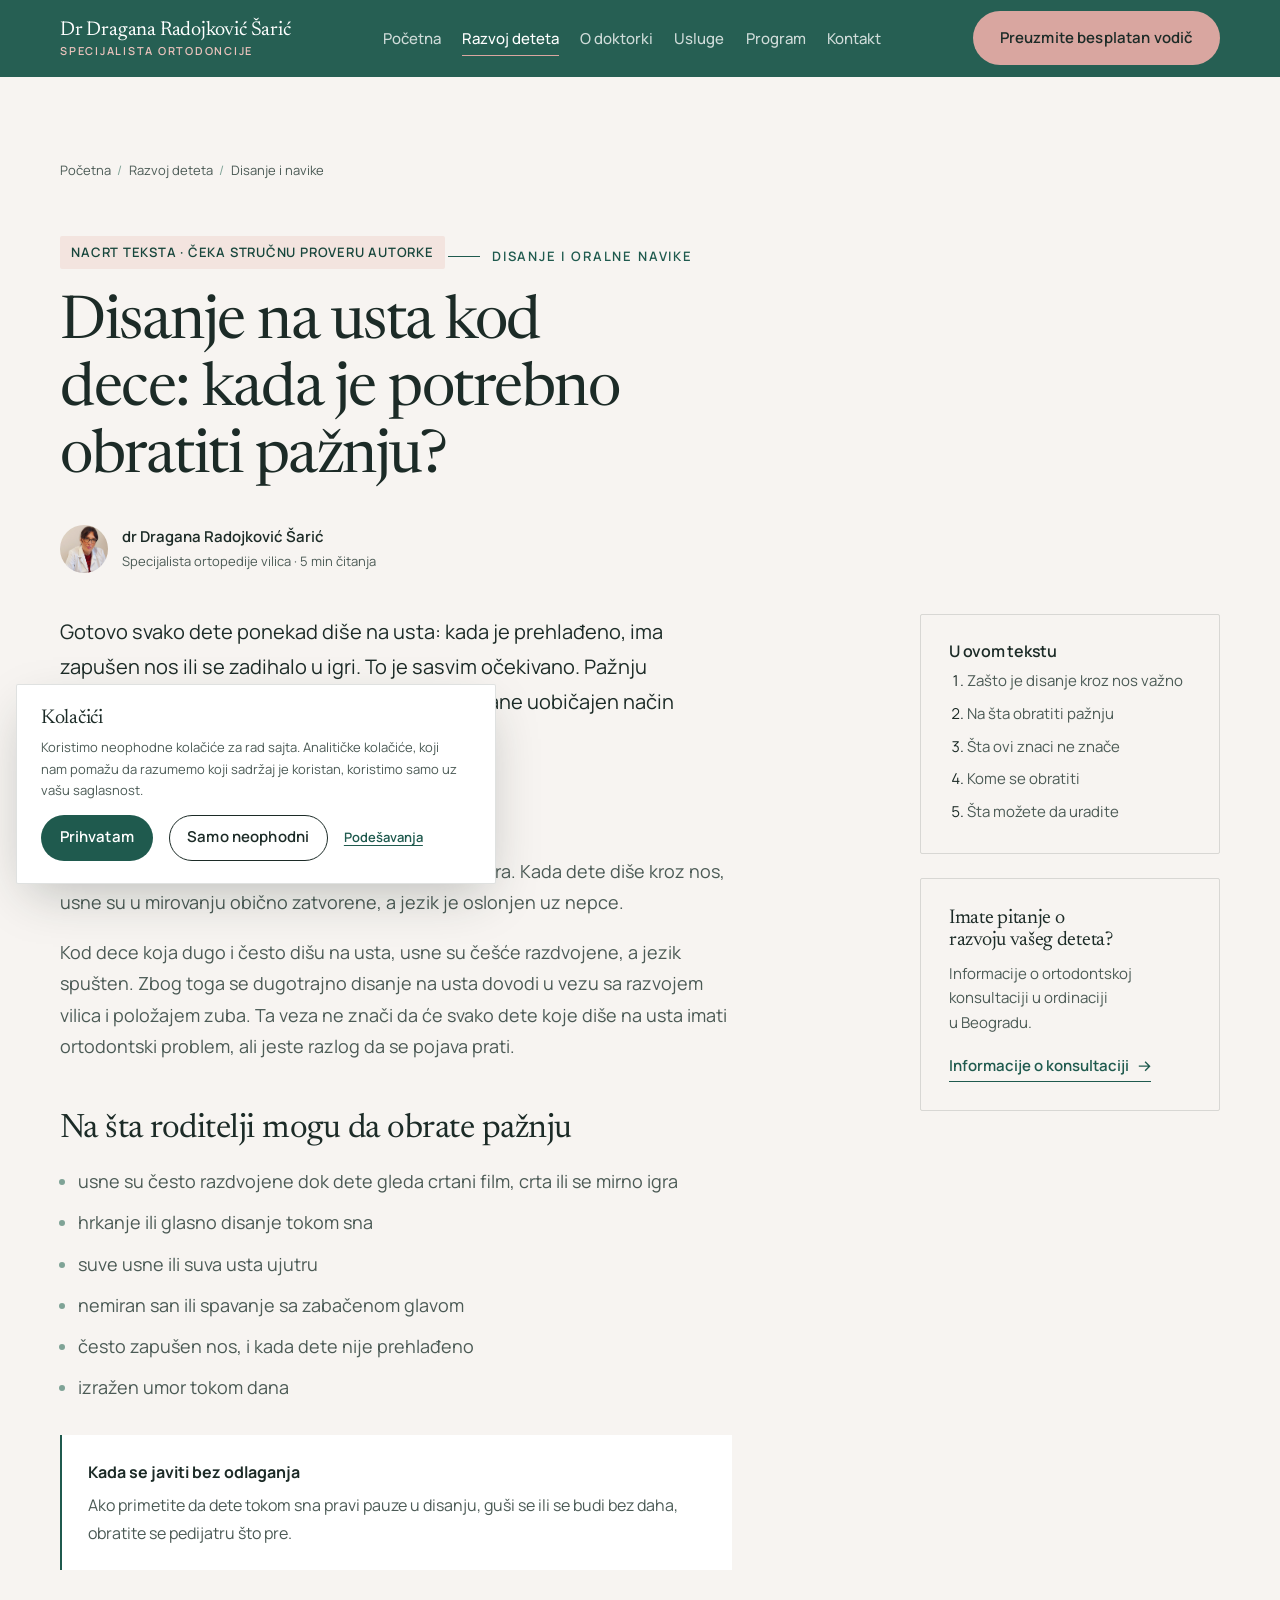
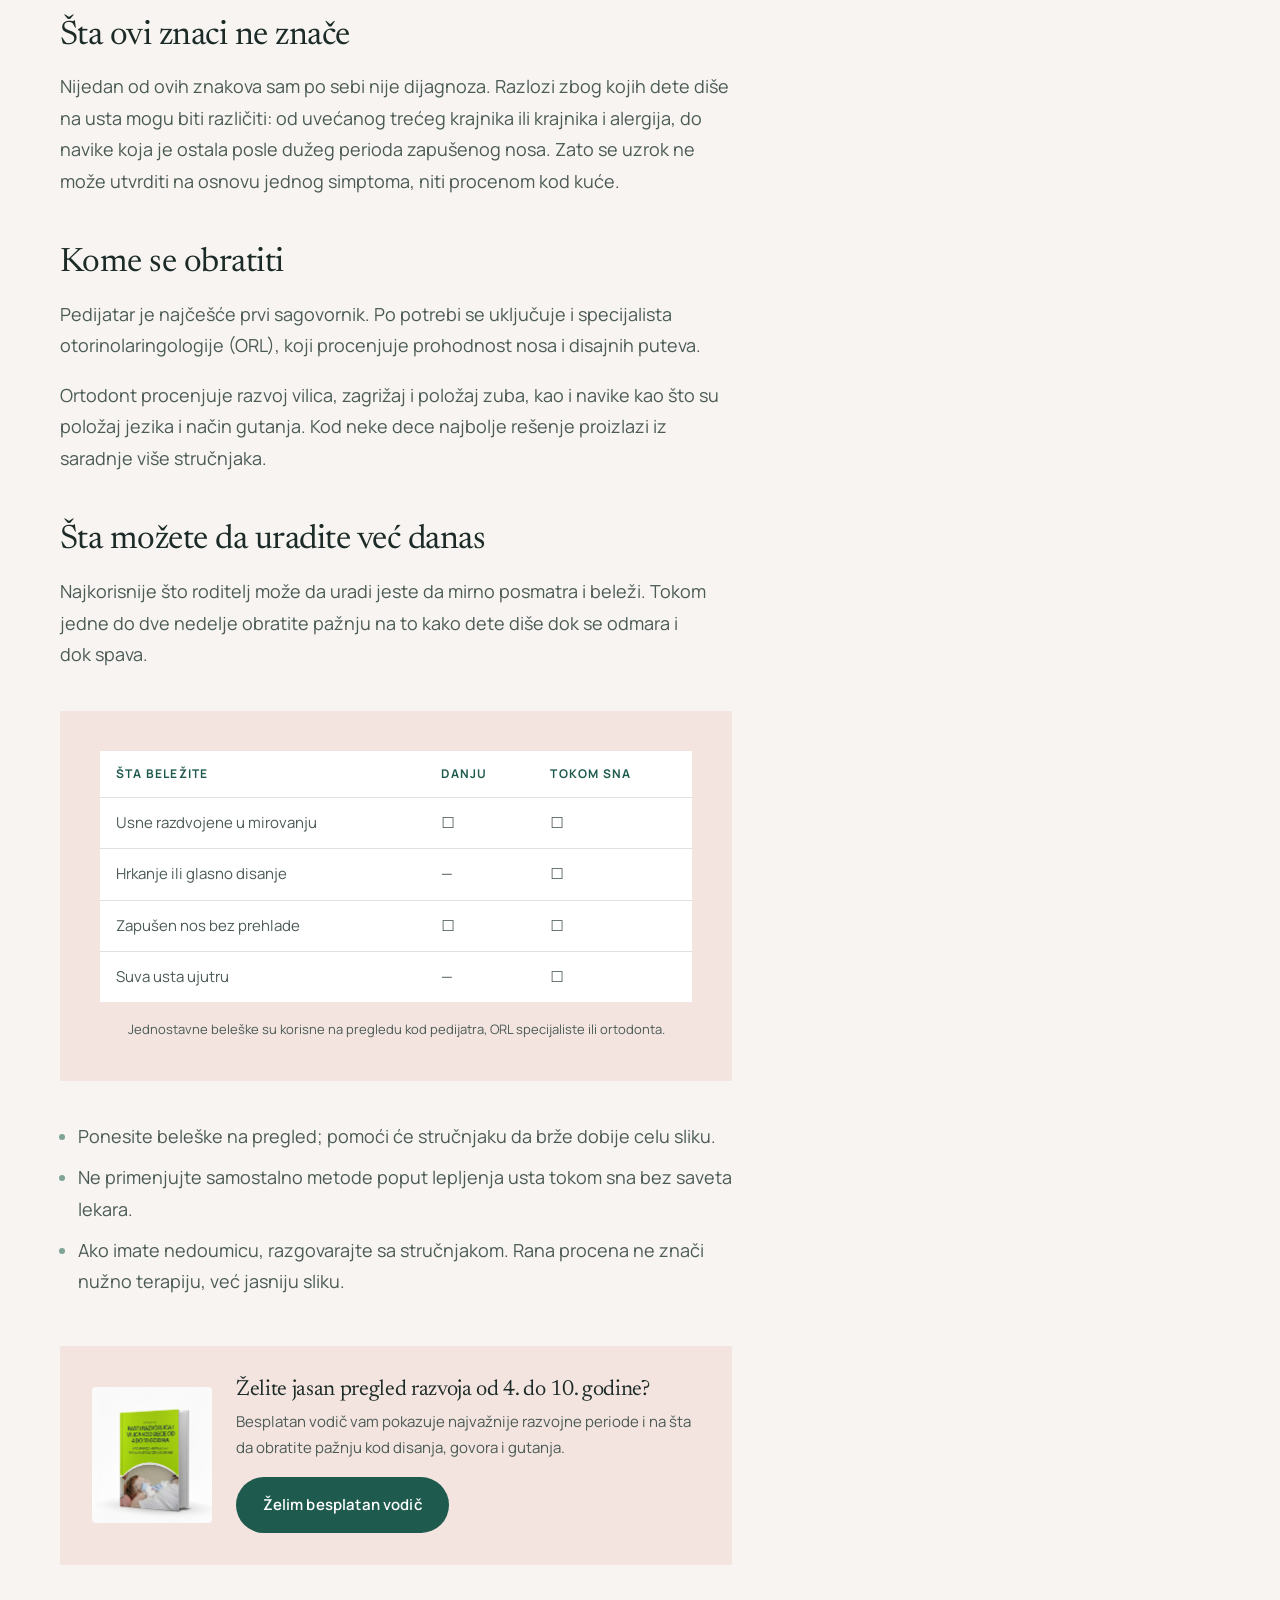
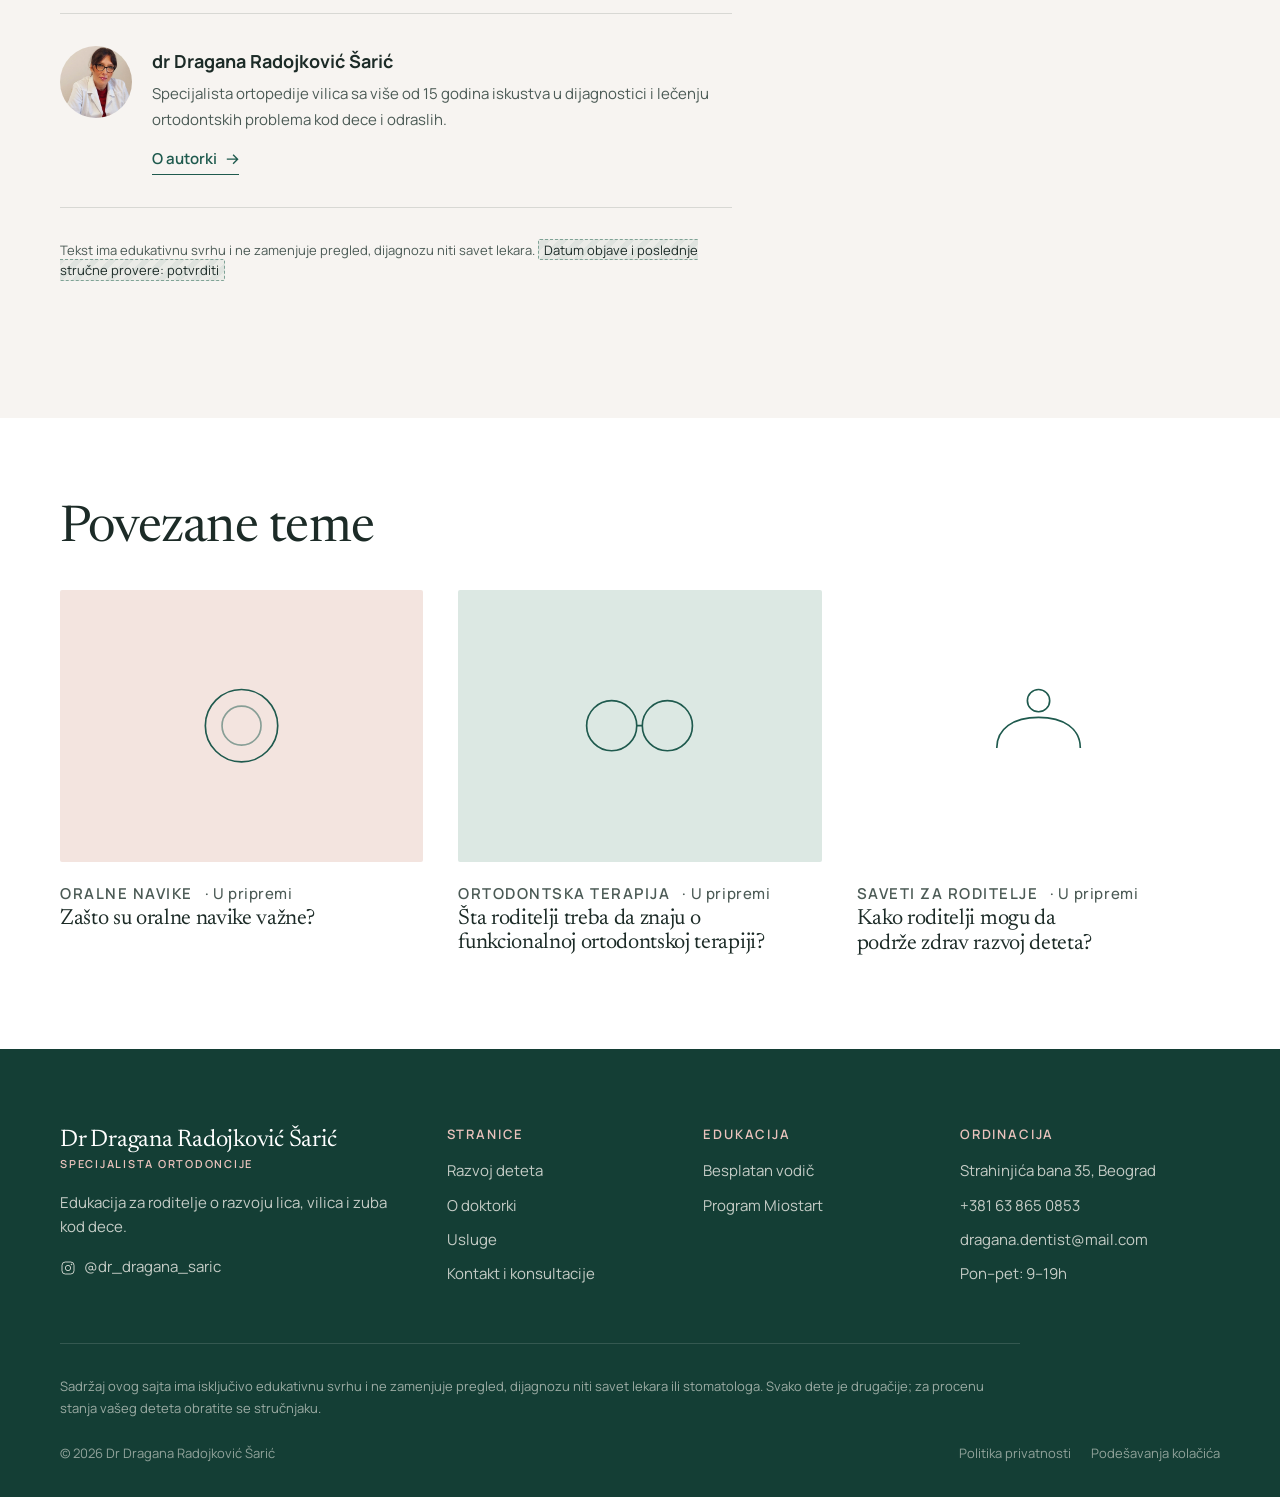
==== commit 99382874: "Nova stranica Usluge (opisi sa ortodont.rs), meni u jednom redu, besplatna konsultacija Co-Authored-" ====
--- a/clanak-disanje-na-usta.html
+++ b/clanak-disanje-na-usta.html
@@ -37,7 +37,7 @@
           <li><a href="index.html">Početna</a></li>
           <li><a href="razvoj-deteta.html" aria-current="page">Razvoj deteta</a></li>
           <li><a href="o-doktorki.html">O doktorki</a></li>
-          <li><a href="vodic.html">Besplatan vodič</a></li>
+          <li><a href="usluge.html">Usluge</a></li>
           <li><a href="program.html">Program</a></li>
           <li><a href="kontakt.html">Kontakt</a></li>
         </ul>
@@ -54,6 +54,7 @@
         <li><a href="index.html">Početna</a></li>
         <li><a href="razvoj-deteta.html" aria-current="page">Razvoj deteta</a></li>
         <li><a href="o-doktorki.html">O doktorki</a></li>
+        <li><a href="usluge.html">Usluge</a></li>
         <li><a href="vodic.html">Besplatan vodič</a></li>
         <li><a href="program.html">Program</a></li>
         <li><a href="kontakt.html">Kontakt</a></li>
@@ -213,6 +214,7 @@
           <ul>
             <li><a href="razvoj-deteta.html">Razvoj deteta</a></li>
             <li><a href="o-doktorki.html">O doktorki</a></li>
+            <li><a href="usluge.html">Usluge</a></li>
             <li><a href="kontakt.html">Kontakt i konsultacije</a></li>
           </ul>
         </div>
--- a/css/style.css
+++ b/css/style.css
@@ -3,17 +3,22 @@
    ========================================================= */
 
 :root {
-  /* Paleta */
-  --ivory: #F7F5EF;
+  /* Paleta: tamna petrolej-zelena + prašnjavo roze */
+  --ivory: #F7F4F1;
   --white: #FFFFFF;
-  --ink: #242820;
-  --ink-soft: #4A4F44;
-  --sage: #858F72;
-  --olive: #596346;
-  --olive-dark: #474F37;
-  --beige: #E9E2D6;
-  --beige-deep: #DCD3C3;
-  --line: rgba(36, 40, 32, .14);
+  --ink: #1C2B27;
+  --ink-soft: #4B5A55;
+  --sage: #7FA396;        /* prigušena zelena (detalji, linije) */
+  --olive: #1F5A4E;       /* osnovna tamna petrolej-zelena */
+  --olive-dark: #17463C;
+  --teal-deep: #184A40;
+  --teal-footer: #143E35;
+  --rose: #D9A6A0;        /* akcenat i dugmad na tamnoj pozadini */
+  --rose-dark: #CB918A;
+  --rose-light: #EBC3BD;
+  --beige: #F3E4DF;       /* blagi roze ton za sekcije */
+  --beige-deep: #E6CFC8;
+  --line: rgba(28, 43, 39, .14);
   --error: #9A3B2E;
 
   /* Tipografija */
@@ -95,7 +100,7 @@
 .section--tight { padding-block: clamp(3rem, 2rem + 4vw, 5.5rem); }
 .section--white { background: var(--white); }
 .section--beige { background: var(--beige); }
-.section--ink { background: var(--ink); color: var(--ivory); }
+.section--ink { background: var(--olive); color: var(--ivory); }
 .section--ink h2, .section--ink h3 { color: var(--white); }
 
 .eyebrow {
@@ -104,7 +109,7 @@
   color: var(--olive); margin-bottom: 1.5rem;
 }
 .eyebrow::before { content: ""; width: 2rem; height: 1px; background: currentColor; }
-.section--ink .eyebrow { color: #B9C2A4; }
+.section--ink .eyebrow { color: var(--rose-light); }
 
 .lead { font-size: var(--fs-lg); line-height: 1.6; color: var(--ink-soft); max-width: var(--measure); }
 .muted { color: var(--ink-soft); }
@@ -122,7 +127,7 @@
   display: inline-flex; align-items: center; justify-content: center; gap: .6rem;
   min-height: 3.25rem; padding: .85rem 1.6rem;
   font-family: var(--sans); font-size: var(--fs-sm); font-weight: 600; letter-spacing: .01em;
-  text-decoration: none; border: 1px solid transparent; border-radius: var(--radius);
+  text-decoration: none; border: 1px solid transparent; border-radius: 999px;
   cursor: pointer; transition: background .25s var(--ease), color .25s var(--ease), border-color .25s var(--ease), transform .25s var(--ease);
 }
 .btn svg { width: 1rem; height: 1rem; flex: none; transition: transform .25s var(--ease); }
@@ -131,8 +136,8 @@
 .btn--primary:hover { background: var(--olive-dark); }
 .btn--ghost { border-color: var(--ink); color: var(--ink); background: transparent; }
 .btn--ghost:hover { background: var(--ink); color: var(--white); }
-.btn--light { background: var(--ivory); color: var(--ink); }
-.btn--light:hover { background: var(--white); }
+.btn--light { background: var(--rose); color: var(--ink); }
+.btn--light:hover { background: var(--rose-light); }
 .btn--outline-light { border-color: rgba(247,245,239,.5); color: var(--ivory); }
 .btn--outline-light:hover { background: var(--ivory); color: var(--ink); }
 .btn--block { width: 100%; }
@@ -150,14 +155,14 @@
 
 /* ---------- Oznake za neverifikovan sadržaj ---------- */
 .ph {
-  background: repeating-linear-gradient(-45deg, rgba(133,143,114,.10) 0 6px, rgba(133,143,114,.20) 6px 12px);
+  background: repeating-linear-gradient(-45deg, rgba(127,163,150,.10) 0 6px, rgba(127,163,150,.20) 6px 12px);
   border: 1px dashed var(--sage); border-radius: var(--radius);
   padding: .05em .4em; color: var(--ink); font-style: normal;
 }
 .ph-block {
   display: block; padding: 1rem 1.25rem; margin: 1rem 0;
   border: 1px dashed var(--sage); border-radius: var(--radius);
-  background: rgba(133,143,114,.08); font-size: var(--fs-sm); color: var(--ink-soft);
+  background: rgba(127,163,150,.08); font-size: var(--fs-sm); color: var(--ink-soft);
 }
 .ph-block strong { color: var(--ink); }
 
@@ -170,7 +175,7 @@
 /* ---------- Header ---------- */
 .site-header {
   position: sticky; top: 0; z-index: 50;
-  background: rgba(247,245,239,.92); backdrop-filter: saturate(140%) blur(10px);
+  background: rgba(31,90,78,.97); backdrop-filter: saturate(140%) blur(10px);
   -webkit-backdrop-filter: saturate(140%) blur(10px);
   border-bottom: 1px solid transparent; transition: border-color .3s;
 }
@@ -216,7 +221,7 @@
 .mobile-nav .btn { margin-top: 2rem; }
 body.menu-open { overflow: hidden; }
 
-@media (min-width: 1080px) {
+@media (min-width: 1240px) {
   .nav, .header-cta { display: block; }
   .menu-toggle, .mobile-nav { display: none !important; }
 }
@@ -321,7 +326,7 @@
 .checklist { list-style: none; padding: 0; margin: 1.5rem 0 2rem; display: grid; gap: .8rem; }
 .checklist li { display: grid; grid-template-columns: 1.5rem 1fr; gap: .6rem; font-size: var(--fs-sm); }
 .checklist svg { width: 1.1rem; height: 1.1rem; color: var(--olive); margin-top: .25rem; }
-.section--ink .checklist svg { color: #B9C2A4; }
+.section--ink .checklist svg { color: var(--rose-light); }
 
 /* ---------- Forme ---------- */
 .form { display: grid; gap: 1rem; }
@@ -336,7 +341,7 @@
 }
 .field textarea { min-height: 8rem; resize: vertical; }
 .field input:hover, .field textarea:hover { border-color: var(--sage); }
-.field input:focus, .field textarea:focus { outline: none; border-color: var(--olive); box-shadow: 0 0 0 3px rgba(89,99,70,.18); }
+.field input:focus, .field textarea:focus { outline: none; border-color: var(--olive); box-shadow: 0 0 0 3px rgba(31,90,78,.18); }
 .field.has-error input, .field.has-error textarea { border-color: var(--error); }
 .field__error { font-size: var(--fs-xs); color: var(--error); display: none; }
 .field.has-error .field__error { display: block; }
@@ -379,12 +384,12 @@
 /* ---------- Program ---------- */
 .program { display: grid; gap: clamp(2rem, 1.5rem + 3vw, 5rem); align-items: center; }
 @media (min-width: 960px) { .program { grid-template-columns: 1.1fr .9fr; } }
-.program__visual { margin: 0; border-radius: var(--radius); overflow: hidden; background: #ECEBEA; aspect-ratio: 972 / 1200; max-height: 640px; }
+.program__visual { margin: 0; border-radius: var(--radius); overflow: hidden; background: #E9ECEB; aspect-ratio: 972 / 1200; max-height: 640px; }
 .program__visual img { width: 100%; height: 100%; object-fit: cover; transform: scale(1.03); }
 .program__specs { display: grid; grid-template-columns: repeat(3, 1fr); border-block: 1px solid rgba(247,245,239,.2); margin: 2rem 0; }
 .program__specs div { padding: 1.1rem .75rem 1.1rem 0; }
 .program__specs div + div { padding-left: .9rem; border-left: 1px solid rgba(247,245,239,.2); }
-.program__specs dt { font-size: var(--fs-xs); letter-spacing: .1em; text-transform: uppercase; color: #B9C2A4; margin-bottom: .3rem; }
+.program__specs dt { font-size: var(--fs-xs); letter-spacing: .1em; text-transform: uppercase; color: var(--rose-light); margin-bottom: .3rem; }
 .program__specs dd { margin: 0; font-family: var(--serif); font-size: 1.25rem; line-height: 1.2; color: var(--white); }
 .price-line { display: flex; align-items: baseline; gap: .75rem; margin-bottom: 1.5rem; }
 .price-line__value { font-family: var(--serif); font-size: 2.75rem; line-height: 1; color: var(--white); }
@@ -405,7 +410,7 @@
 }
 .article-card__media svg { width: 46%; height: auto; color: var(--olive); transition: transform .6s var(--ease); }
 .article-card:hover .article-card__media svg { transform: scale(1.05); }
-.article-card__media--sage { background: #DDE0D3; }
+.article-card__media--sage { background: #DCE8E3; }
 .article-card__media--ivory { background: var(--white); }
 .article-card__media--olive { background: var(--olive); }
 .article-card__media--olive svg { color: var(--beige); }
@@ -426,7 +431,7 @@
   padding: .55rem 1.1rem; font-size: var(--fs-sm); cursor: pointer; transition: all .2s;
 }
 .filter:hover { border-color: var(--olive); }
-.filter[aria-pressed="true"] { background: var(--ink); color: var(--white); border-color: var(--ink); }
+.filter[aria-pressed="true"] { background: var(--olive); color: var(--white); border-color: var(--olive); }
 .article-card.is-hidden { display: none; }
 
 /* ---------- Konsultacije CTA ---------- */
@@ -437,16 +442,16 @@
 .consult__aside .btn { margin-bottom: 1.25rem; }
 
 /* ---------- Footer ---------- */
-.site-footer { background: var(--ink); color: rgba(247,245,239,.78); padding-block: clamp(3.5rem, 2.5rem + 3vw, 5.5rem) 2rem; font-size: var(--fs-sm); }
+.site-footer { background: var(--teal-footer); color: rgba(247,245,239,.78); padding-block: clamp(3.5rem, 2.5rem + 3vw, 5.5rem) 2rem; font-size: var(--fs-sm); }
 .site-footer a { text-decoration: none; transition: color .2s; }
 .site-footer a:hover { color: var(--white); }
 .footer-grid { display: grid; gap: 2.5rem; }
 @media (min-width: 760px) { .footer-grid { grid-template-columns: 1.6fr 1fr 1fr; } }
 @media (min-width: 1080px) { .footer-grid { grid-template-columns: 1.6fr 1fr 1fr 1.2fr; } }
 .footer-brand .brand__name { color: var(--white); font-size: 1.5rem; }
-.footer-brand .brand__title { color: #B9C2A4; }
+.footer-brand .brand__title { color: var(--rose-light); }
 .footer-brand p { margin-top: 1.25rem; max-width: 22rem; }
-.site-footer h4 { font-family: var(--sans); font-size: var(--fs-xs); font-weight: 600; letter-spacing: .14em; text-transform: uppercase; color: #B9C2A4; margin-bottom: 1.1rem; }
+.site-footer h4 { font-family: var(--sans); font-size: var(--fs-xs); font-weight: 600; letter-spacing: .14em; text-transform: uppercase; color: var(--rose-light); margin-bottom: 1.1rem; }
 .site-footer ul { list-style: none; margin: 0; padding: 0; display: grid; gap: .6rem; }
 .site-footer address { font-style: normal; display: grid; gap: .6rem; }
 .footer-disclaimer { margin-top: 3.5rem; padding-top: 2rem; border-top: 1px solid rgba(247,245,239,.14); font-size: var(--fs-xs); line-height: 1.65; color: rgba(247,245,239,.6); max-width: 60rem; }
@@ -461,7 +466,7 @@
 .cookie {
   position: fixed; left: 1rem; right: 1rem; bottom: 1rem; z-index: 80; max-width: 30rem;
   background: var(--white); color: var(--ink); padding: 1.4rem 1.5rem; border-radius: var(--radius);
-  box-shadow: 0 18px 50px -12px rgba(36,40,32,.28); border: 1px solid var(--line); font-size: var(--fs-sm);
+  box-shadow: 0 18px 50px -12px rgba(28,43,39,.28); border: 1px solid var(--line); font-size: var(--fs-sm);
 }
 .cookie[hidden] { display: none; }
 .cookie h2 { font-size: 1.25rem; margin-bottom: .5rem; }
@@ -568,7 +573,7 @@
 .outcomes { display: grid; gap: 0; counter-reset: o; padding: 0; margin: 0; }
 @media (min-width: 760px) { .outcomes { grid-template-columns: repeat(2, 1fr); gap: 0 3rem; } }
 .outcomes li { list-style: none; counter-increment: o; padding: 1.5rem 0; border-top: 1px solid rgba(247,245,239,.18); display: grid; grid-template-columns: 3rem 1fr; }
-.outcomes li::before { content: "0" counter(o); font-family: var(--serif); font-style: italic; color: #B9C2A4; font-size: 1.125rem; }
+.outcomes li::before { content: "0" counter(o); font-family: var(--serif); font-style: italic; color: var(--rose-light); font-size: 1.125rem; }
 .mini-author { display: grid; gap: 2rem; align-items: center; }
 @media (min-width: 760px) { .mini-author { grid-template-columns: 200px 1fr; gap: 3rem; } }
 .mini-author img { width: 200px; aspect-ratio: 1; object-fit: cover; object-position: 50% 15%; border-radius: var(--radius); }
@@ -638,3 +643,40 @@
 .reveal.is-in { opacity: 1; transform: none; }
 .no-js .reveal { opacity: 1; transform: none; }
 .section--ink .consult__aside { color: rgba(247,245,239,.75); }
+
+/* ---------- Tamno zaglavlje i hero (paleta petrolej + roze) ---------- */
+.site-header { color: var(--white); }
+.site-header.is-scrolled { border-bottom-color: rgba(255,255,255,.12); }
+.site-header .brand__title { color: var(--rose-light); }
+.site-header .nav a { color: rgba(255,255,255,.78); }
+.site-header .nav a:hover, .site-header .nav a[aria-current="page"] { color: var(--white); border-bottom-color: var(--rose); }
+.site-header .btn--primary { background: var(--rose); color: var(--ink); border-radius: 999px; }
+.site-header .btn--primary:hover { background: var(--rose-light); }
+.menu-toggle { color: var(--white); }
+.menu-toggle__bars::before, .menu-toggle__bars::after { background: var(--white); }
+
+.hero { background: var(--olive); color: var(--ivory); }
+.hero h1 { color: var(--white); }
+.hero h1 em, .hero .hero__credibility { color: var(--rose-light); }
+.hero .lead, .hero .hero__note { color: rgba(247,244,241,.82); }
+.hero .breadcrumbs, .hero .breadcrumbs a { color: rgba(247,244,241,.7); }
+.hero .btn--primary { background: var(--rose); color: var(--ink); }
+.hero .btn--primary:hover { background: var(--rose-light); }
+.hero .btn--ghost { border-color: rgba(255,255,255,.55); color: var(--white); }
+.hero .btn--ghost:hover { background: var(--white); color: var(--ink); }
+.hero .portrait::before { border-color: var(--rose); }
+.hero .portrait__caption { background: var(--ivory); color: var(--ink); }
+
+/* Tamne sekcije: roze kao glavni akcenat */
+.section--ink h1 em, .section--ink h2 em { color: var(--rose-light); }
+.section--ink .btn--primary:not(.form-card .btn) { background: var(--rose); color: var(--ink); }
+.guide__tag { background: var(--rose); color: var(--ink); }
+.form-card .btn--primary { background: var(--olive); color: var(--white); }
+.form-card .btn--primary:hover { background: var(--olive-dark); }
+
+/* ---------- Usluge ---------- */
+.service-sub { font-family: var(--sans); font-size: var(--fs-xs); font-weight: 600; letter-spacing: .12em; text-transform: uppercase; color: var(--olive); margin: 1.75rem 0 .25rem; }
+.service-body .includes li { padding: .8rem 0; font-size: var(--fs-sm); }
+.brand__name, .nav a, .btn { white-space: nowrap; }
+.nav ul { gap: clamp(1rem, .2rem + 1.4vw, 1.75rem); }
+@media (max-width: 420px) { .brand__name { font-size: 1.0625rem; white-space: normal; } }
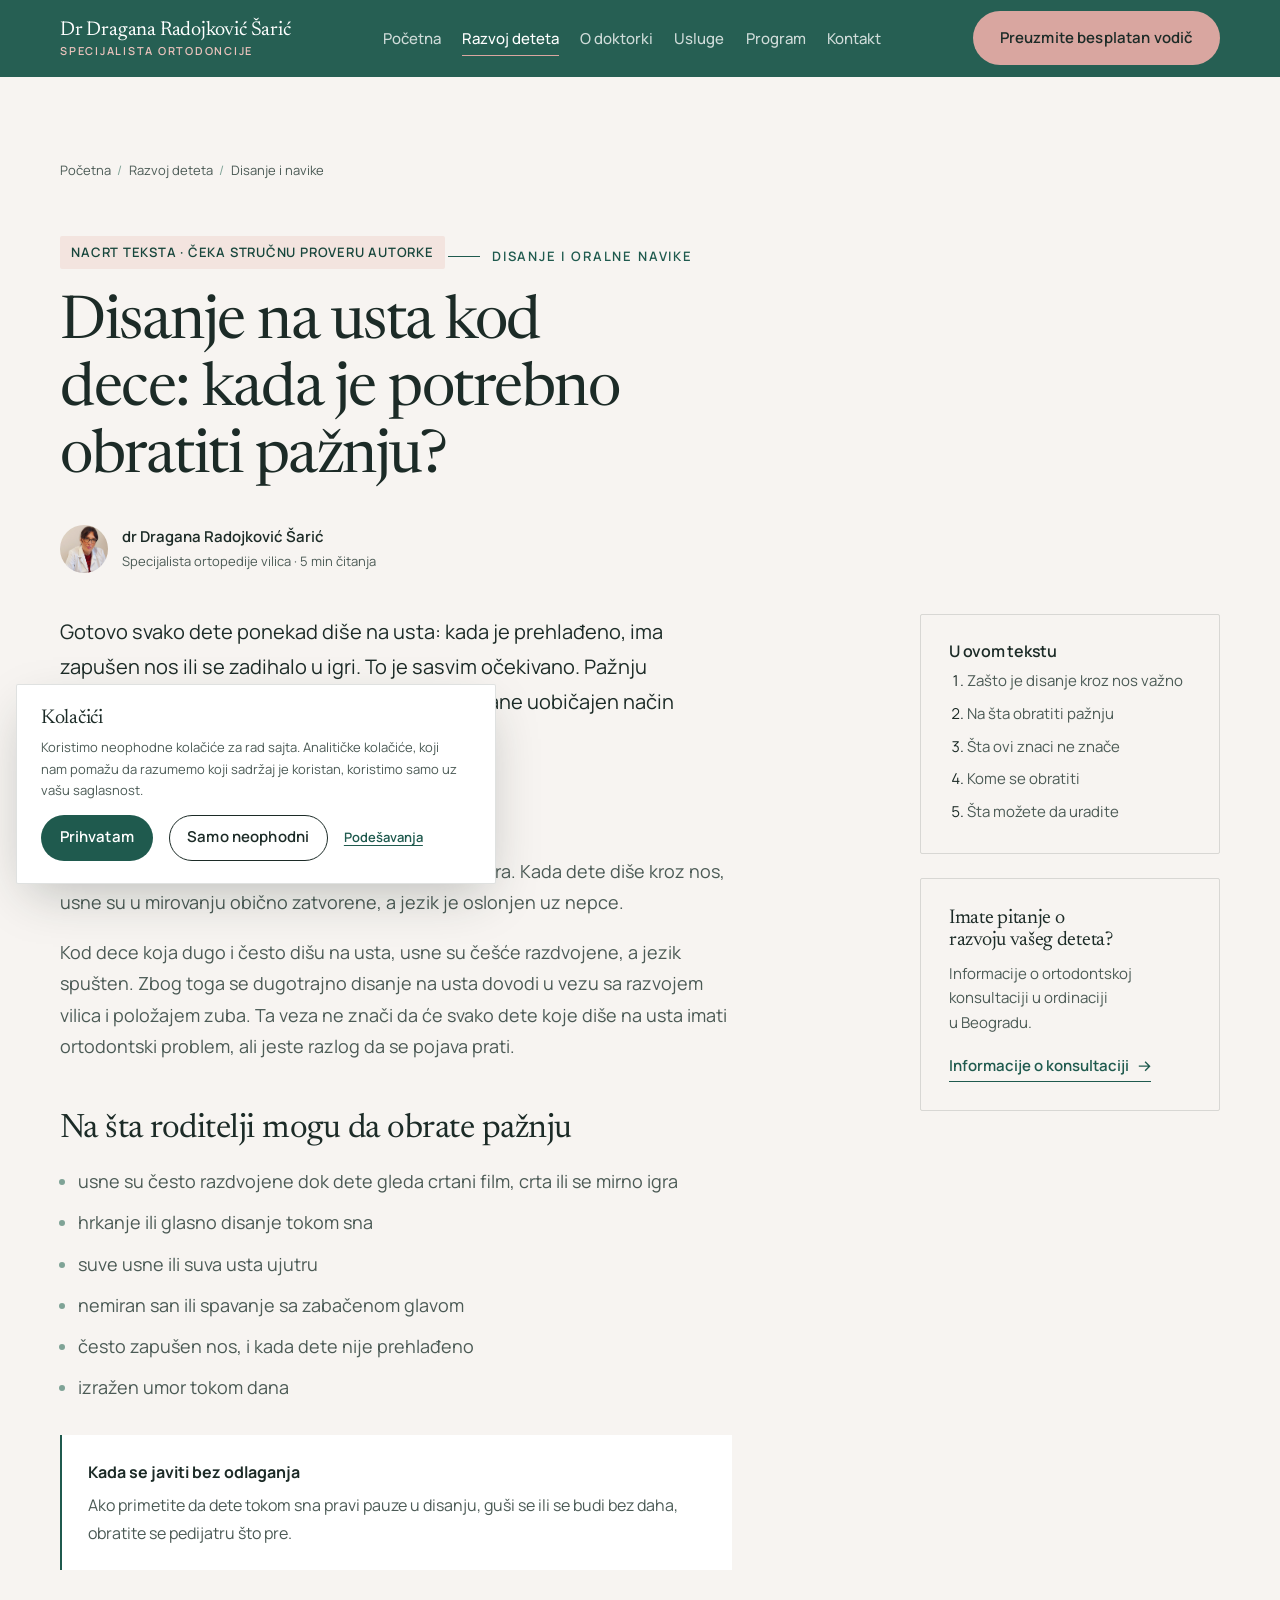
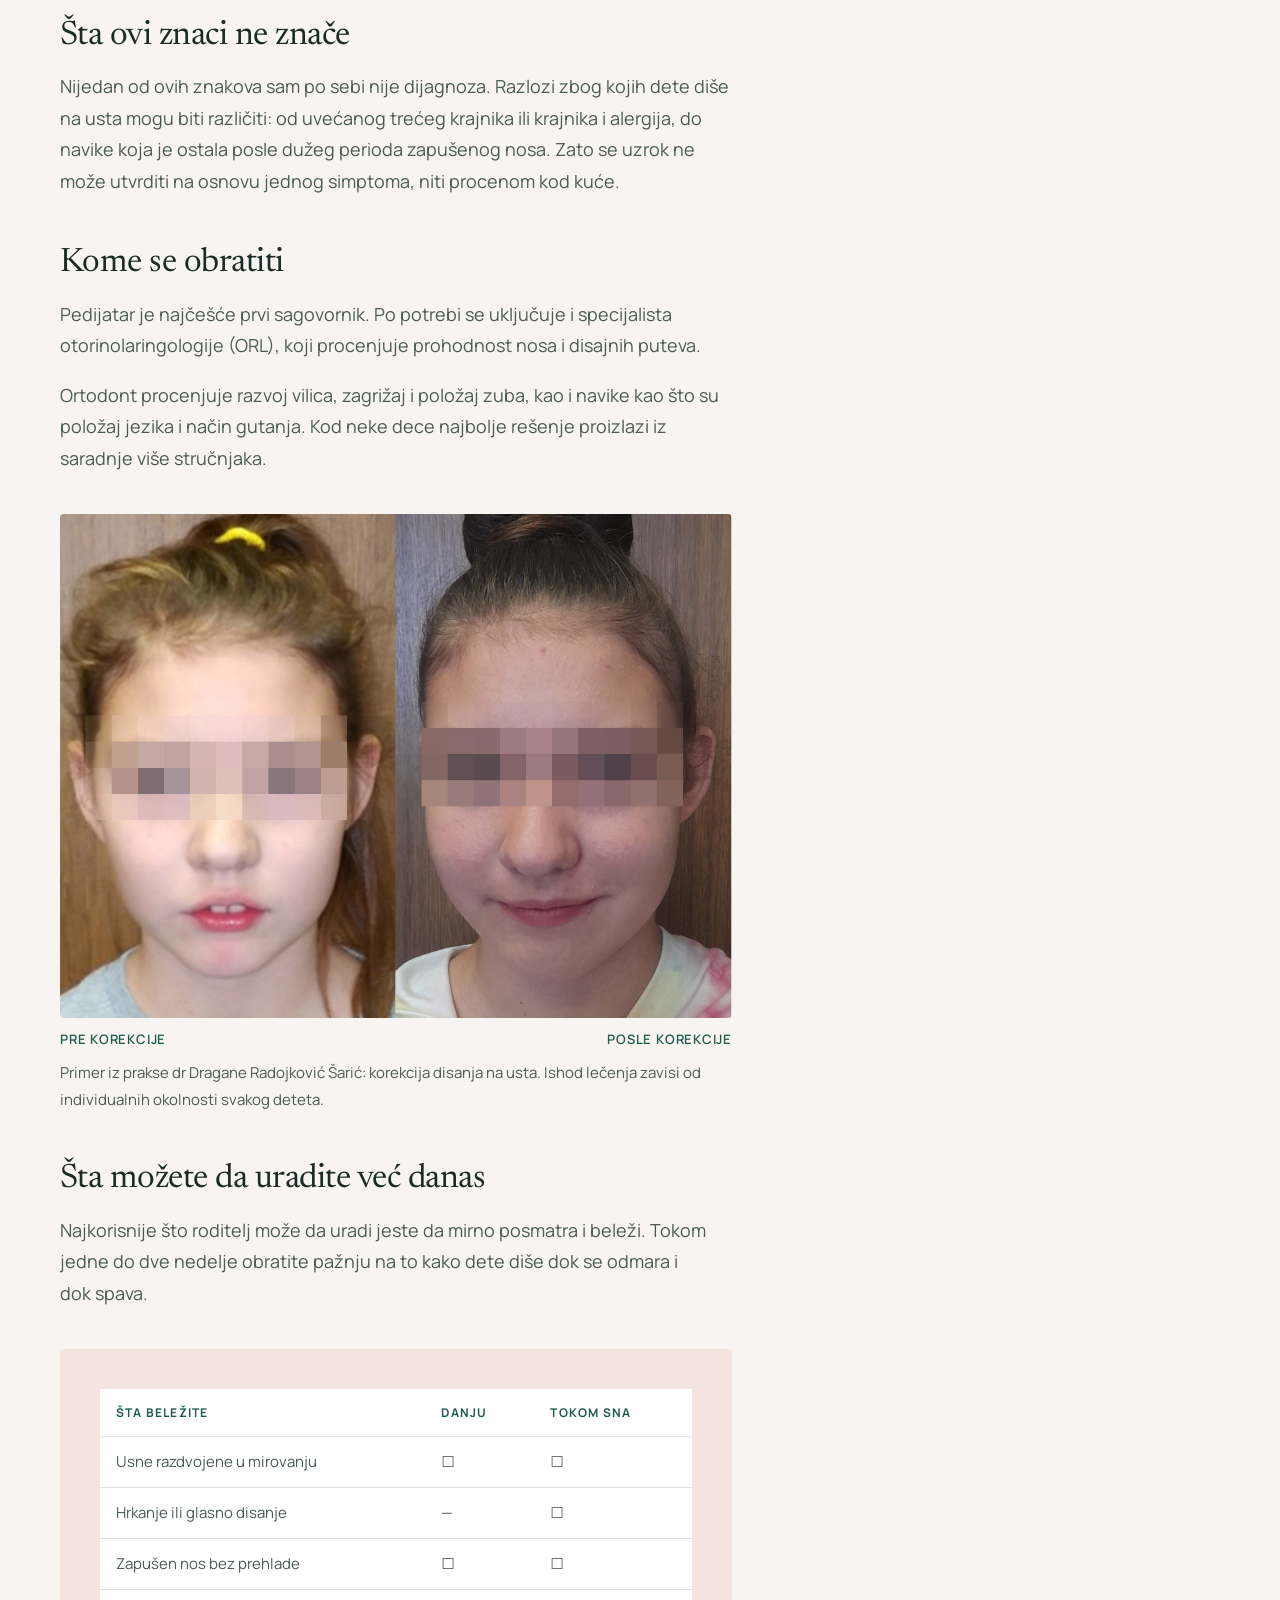
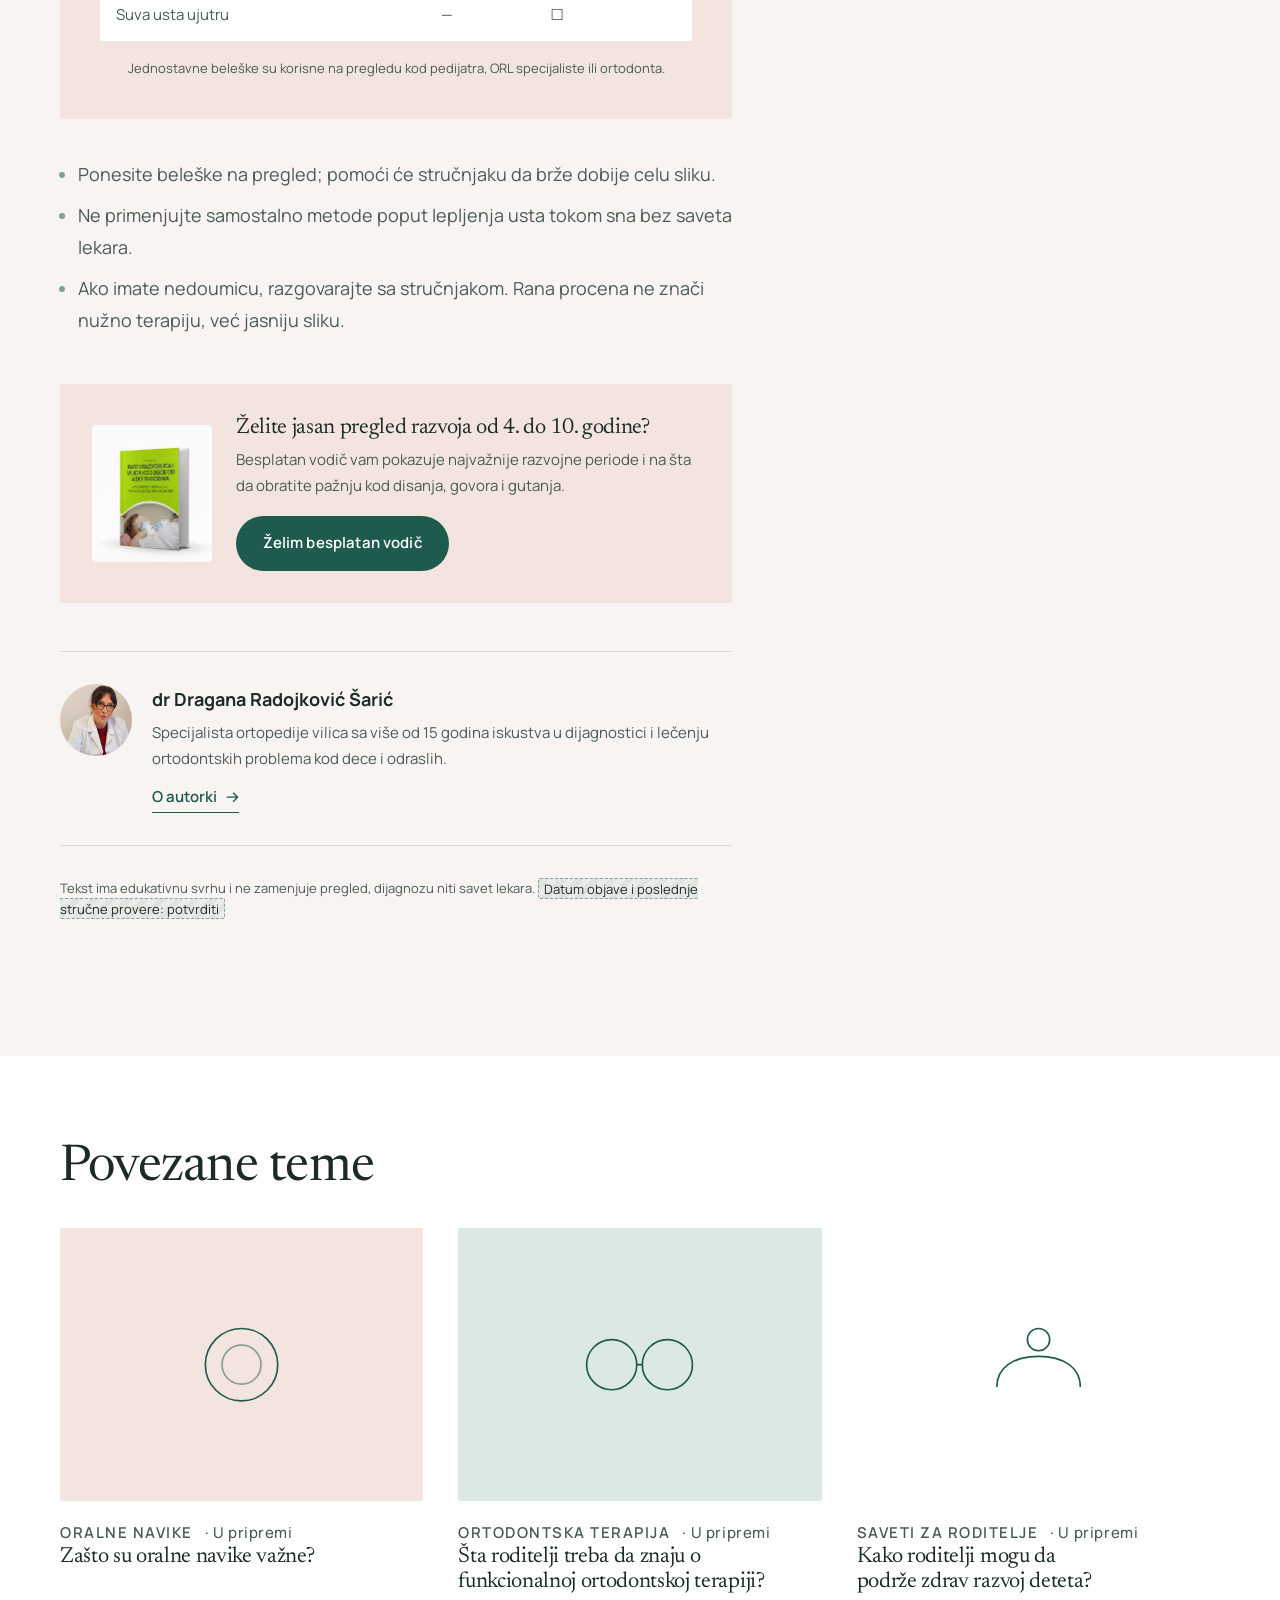
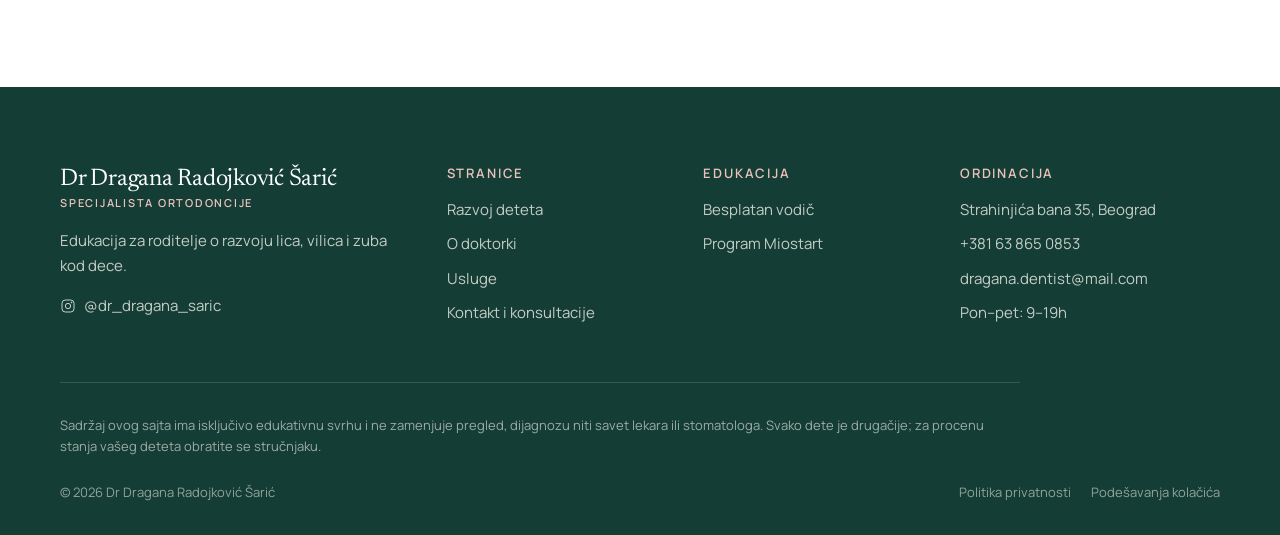
==== commit 6bde4107: "Primeri pre/posle iz vodiča na stranici Usluge i u članku o disanju na usta Co-Authored-By: Claude O" ====
--- a/clanak-disanje-na-usta.html
+++ b/clanak-disanje-na-usta.html
@@ -107,6 +107,12 @@
         <p>Pedijatar je najčešće prvi sagovornik. Po potrebi se uključuje i specijalista otorinolaringologije (ORL), koji procenjuje prohodnost nosa i disajnih puteva.</p>
         <p>Ortodont procenjuje razvoj vilica, zagrižaj i položaj zuba, kao i navike kao što su položaj jezika i način gutanja. Kod neke dece najbolje rešenje proizlazi iz saradnje više stručnjaka.</p>
 
+        <figure class="case">
+          <div class="case__img"><img src="assets/img/primer-disanje-pre-posle.jpg" width="2160" height="1708" loading="lazy" alt="Fotografije devojčice pre i posle korekcije disanja na usta, lica delimično zamućena"></div>
+          <div class="case__labels" aria-hidden="true"><span>Pre korekcije</span><span>Posle korekcije</span></div>
+          <figcaption>Primer iz prakse dr Dragane Radojković Šarić: korekcija disanja na usta. Ishod lečenja zavisi od individualnih okolnosti svakog deteta.</figcaption>
+        </figure>
+
         <h2 id="danas">Šta možete da uradite već danas</h2>
         <p>Najkorisnije što roditelj može da uradi jeste da mirno posmatra i beleži. Tokom jedne do dve nedelje obratite pažnju na to kako dete diše dok se odmara i dok spava.</p>
 
--- a/css/style.css
+++ b/css/style.css
@@ -680,3 +680,15 @@
 .brand__name, .nav a, .btn { white-space: nowrap; }
 .nav ul { gap: clamp(1rem, .2rem + 1.4vw, 1.75rem); }
 @media (max-width: 420px) { .brand__name { font-size: 1.0625rem; white-space: normal; } }
+
+/* ---------- Primeri pre/posle ---------- */
+.cases { display: grid; gap: clamp(1.5rem, 1rem + 2vw, 3rem); }
+@media (min-width: 860px) { .cases { grid-template-columns: 1fr 1fr; align-items: start; } }
+.case { margin: 2.5rem 0; }
+.cases .case { margin: 0; }
+.case__img { border-radius: 4px; overflow: hidden; background: var(--white); aspect-ratio: 4 / 3; }
+.case__img img { width: 100%; height: 100%; object-fit: cover; object-position: 50% 30%; }
+.case__img--contain img { object-fit: contain; }
+.case__labels { display: flex; justify-content: space-between; gap: 1rem; margin-top: .6rem; font-size: var(--fs-xs); font-weight: 600; letter-spacing: .06em; text-transform: uppercase; color: var(--olive); }
+.case figcaption { margin-top: .6rem; font-size: var(--fs-sm); color: var(--ink-soft); }
+.case figcaption strong { color: var(--ink); font-weight: 600; }
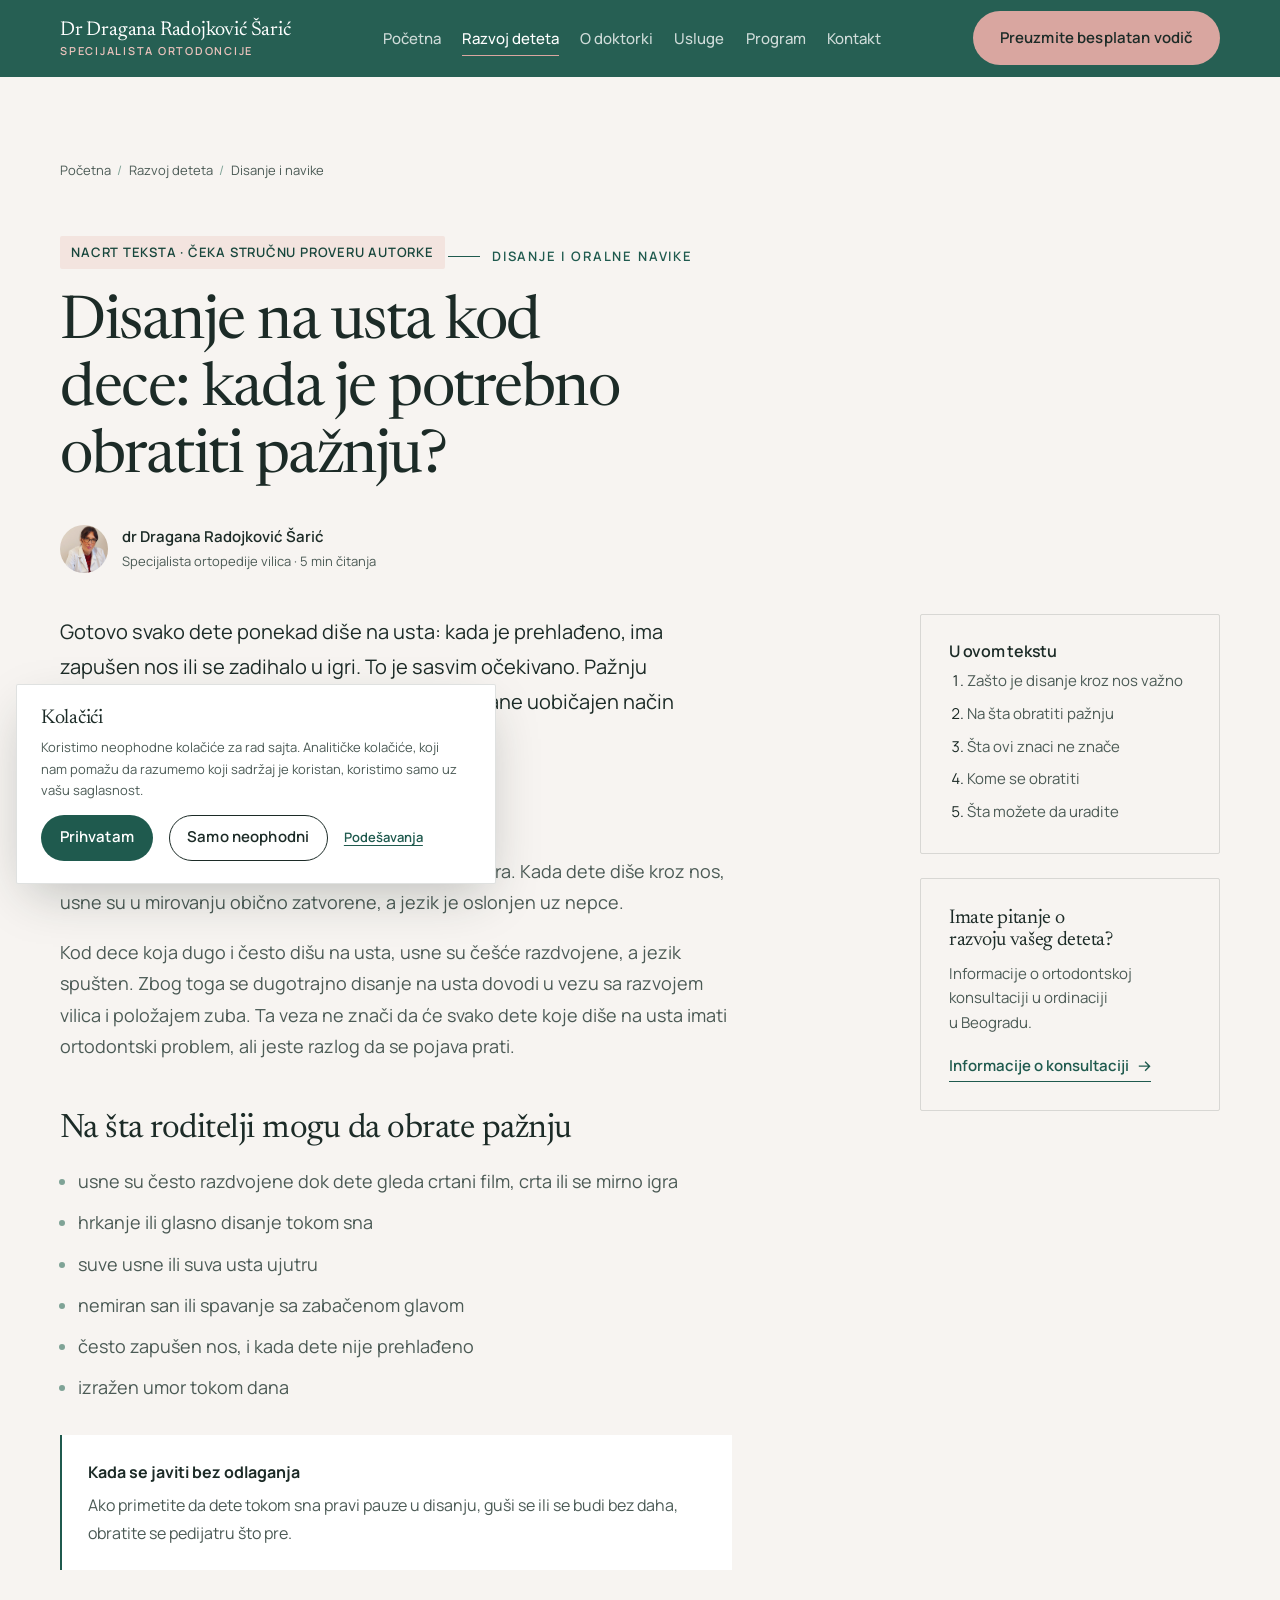
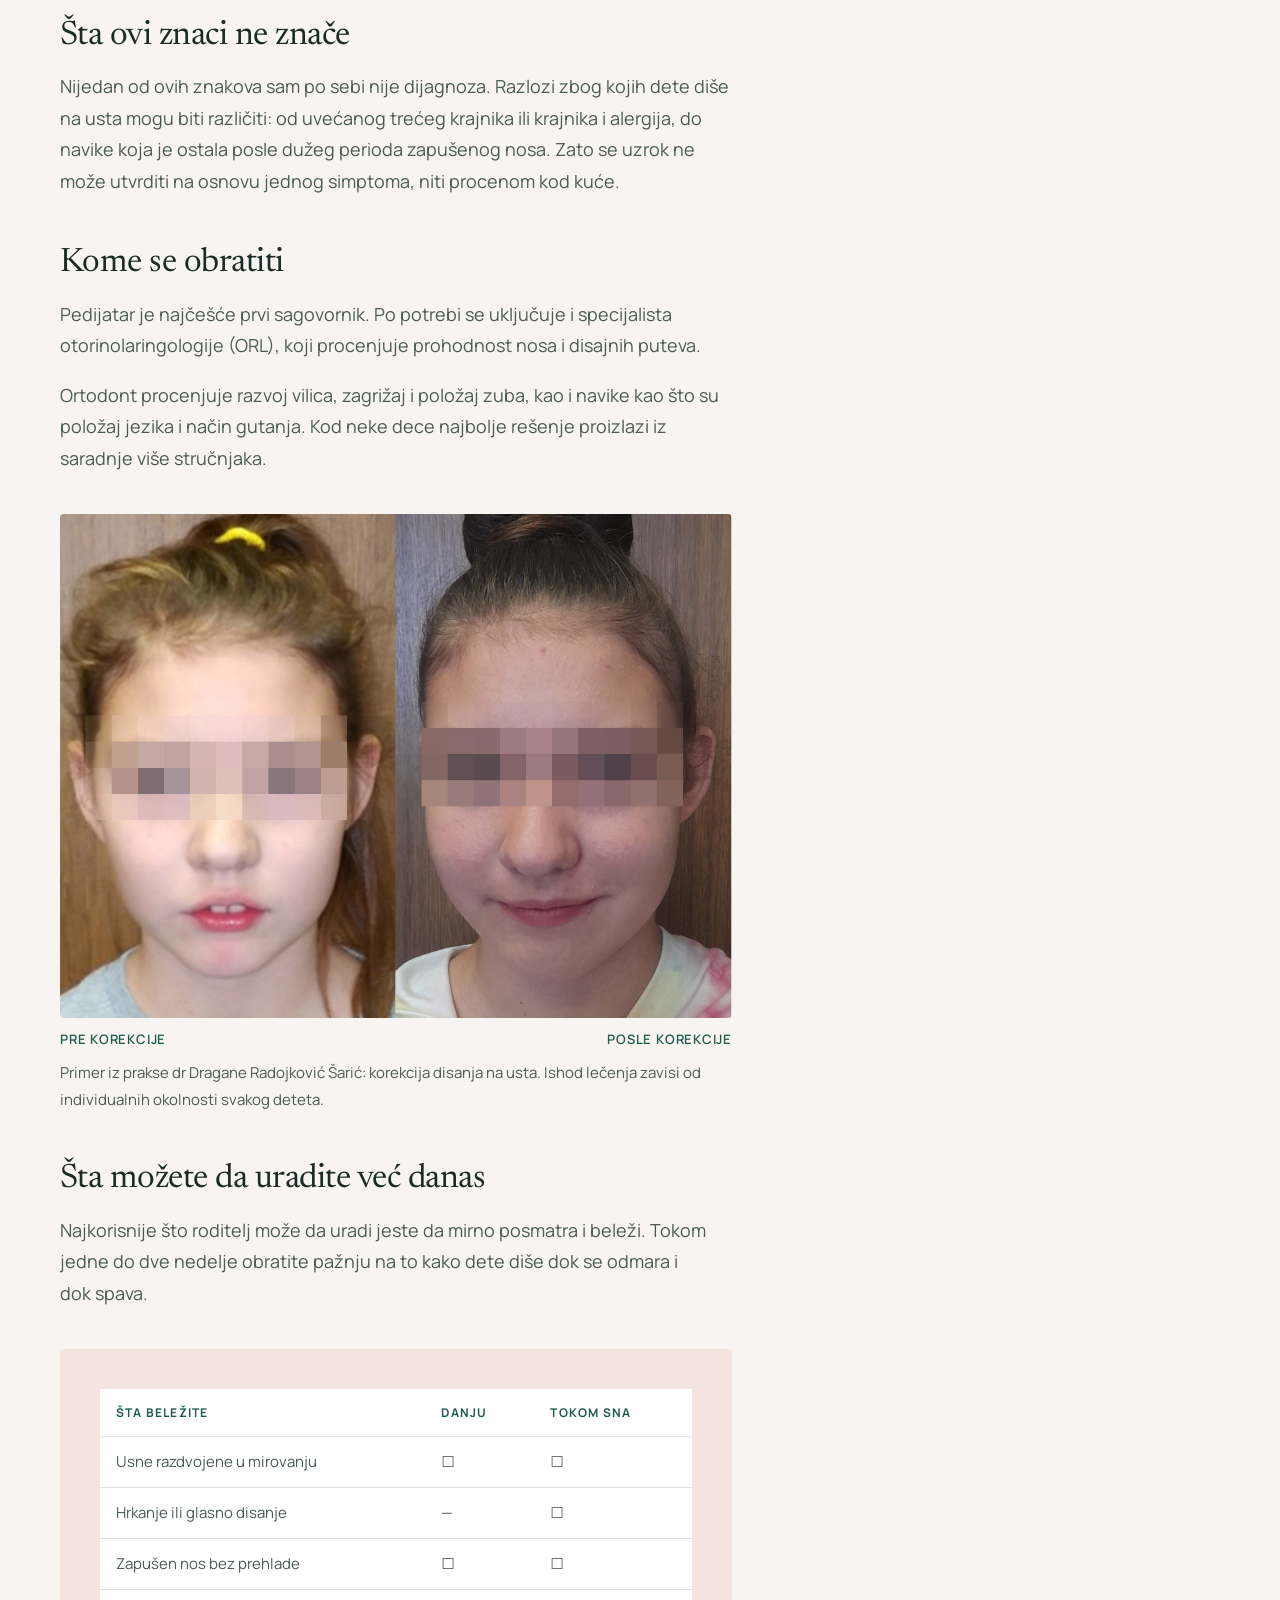
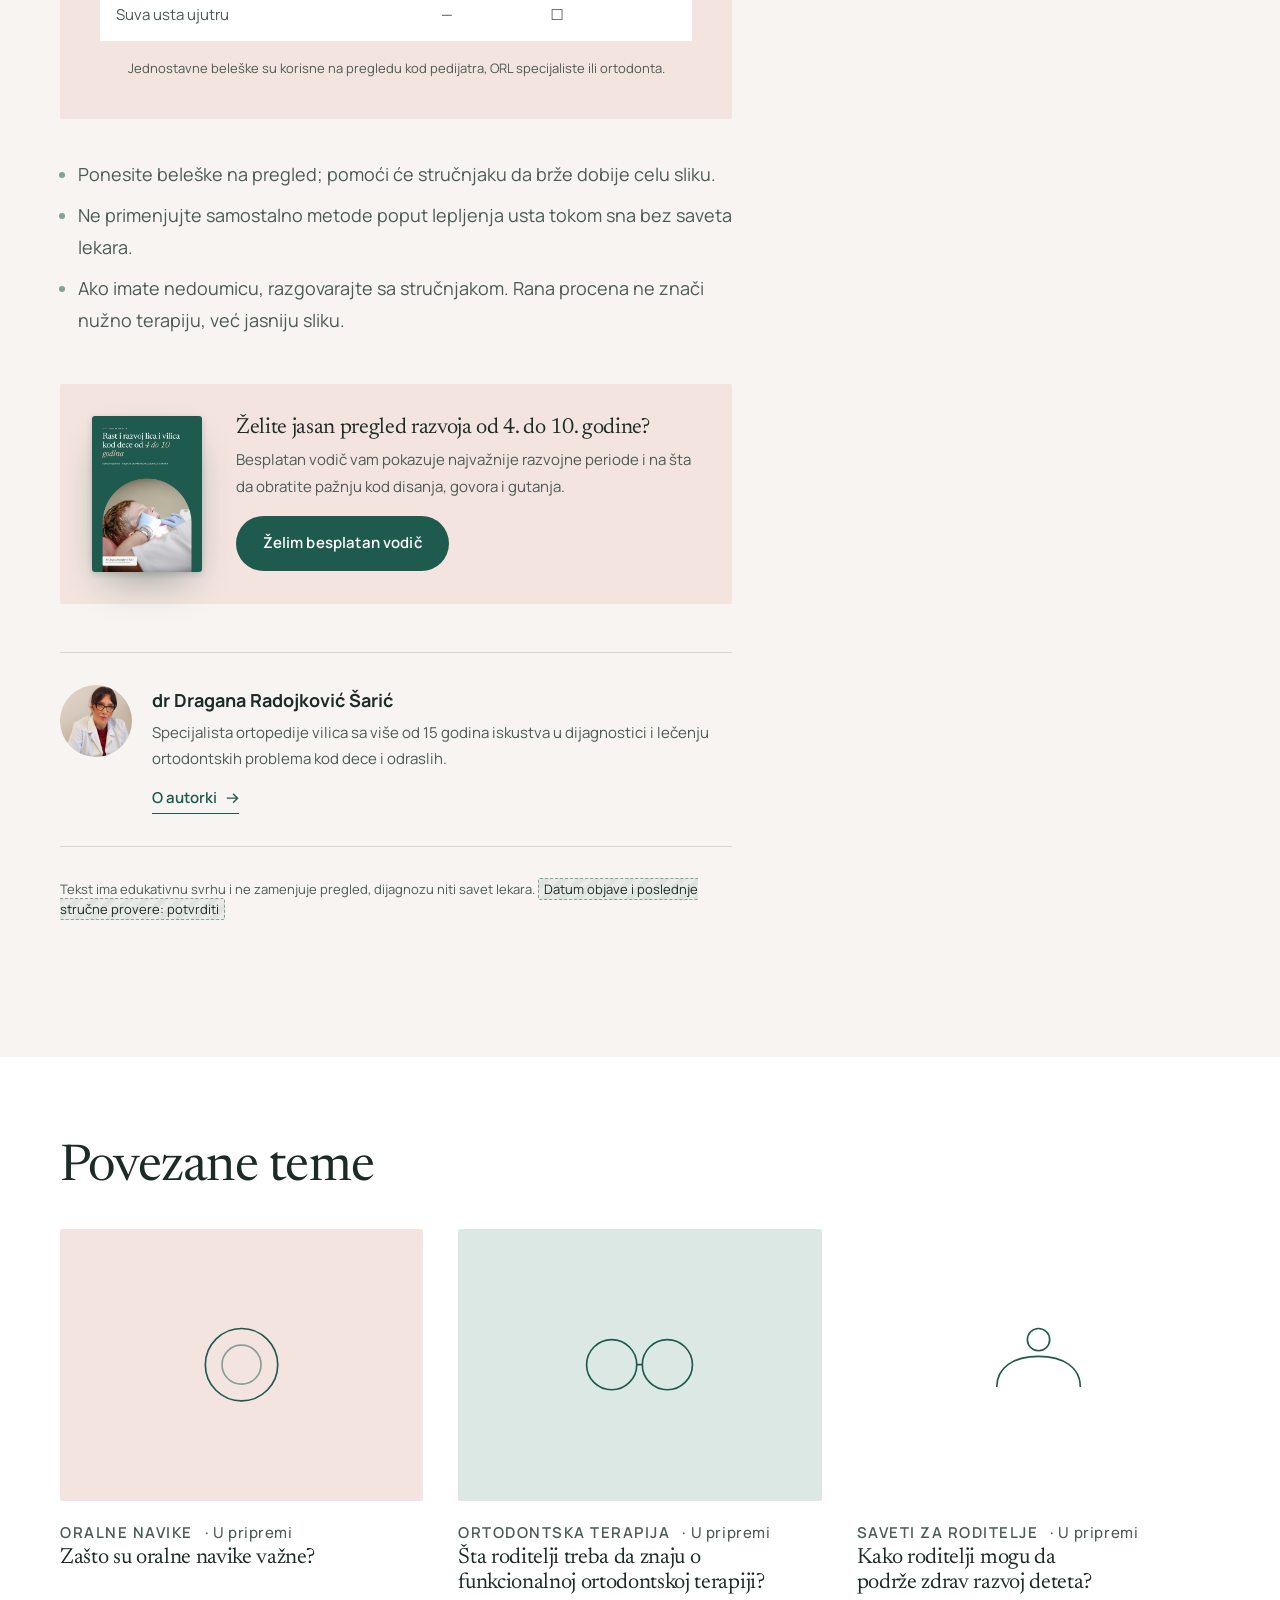
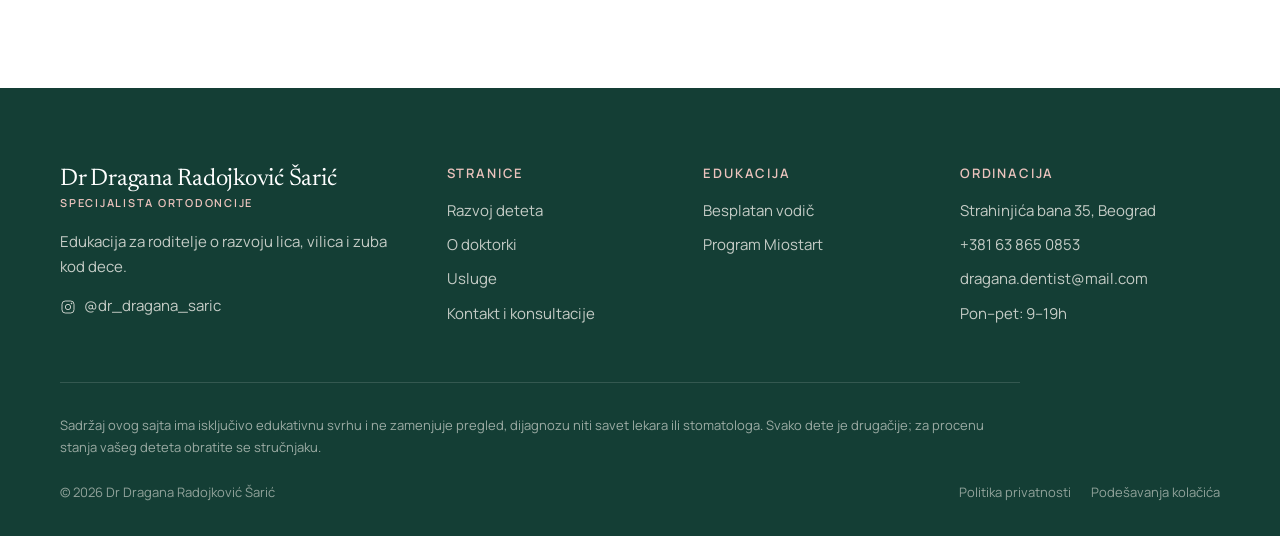
==== commit f5af8a08: "Nova naslovna strana vodiča na sajtu umesto stare korice Co-Authored-By: Claude Opus 5.5 <noreply@an" ====
--- a/clanak-disanje-na-usta.html
+++ b/clanak-disanje-na-usta.html
@@ -143,7 +143,7 @@
         </ul>
 
         <aside class="inline-cta" aria-label="Besplatan vodič">
-          <img src="assets/img/vodic-korica.png" width="966" height="1100" loading="lazy" alt="Korica besplatnog vodiča">
+          <img src="assets/img/vodic-naslovna.jpg" width="1588" height="2246" loading="lazy" alt="Korica besplatnog vodiča">
           <div>
             <h3>Želite jasan pregled razvoja od 4. do 10. godine?</h3>
             <p>Besplatan vodič vam pokazuje najvažnije razvojne periode i na šta da obratite pažnju kod disanja, govora i gutanja.</p>
--- a/css/style.css
+++ b/css/style.css
@@ -692,3 +692,11 @@
 .case__labels { display: flex; justify-content: space-between; gap: 1rem; margin-top: .6rem; font-size: var(--fs-xs); font-weight: 600; letter-spacing: .06em; text-transform: uppercase; color: var(--olive); }
 .case figcaption { margin-top: .6rem; font-size: var(--fs-sm); color: var(--ink-soft); }
 .case figcaption strong { color: var(--ink); font-weight: 600; }
+
+/* Nova naslovna vodiča: prikaz kao knjiga sa senkom */
+img[src$="vodic-naslovna.jpg"] { border-radius: 3px; box-shadow: 0 18px 40px -14px rgba(20,62,53,.45), 0 2px 6px rgba(20,62,53,.18); }
+.guide__cover-bg { background: var(--beige); }
+.guide__cover-bg img { width: 60%; height: auto; object-fit: initial; }
+.lp-cover { background: var(--beige); padding: 2.5rem; }
+.guide-band img { background: transparent; }
+.inline-cta img { width: 110px; }
